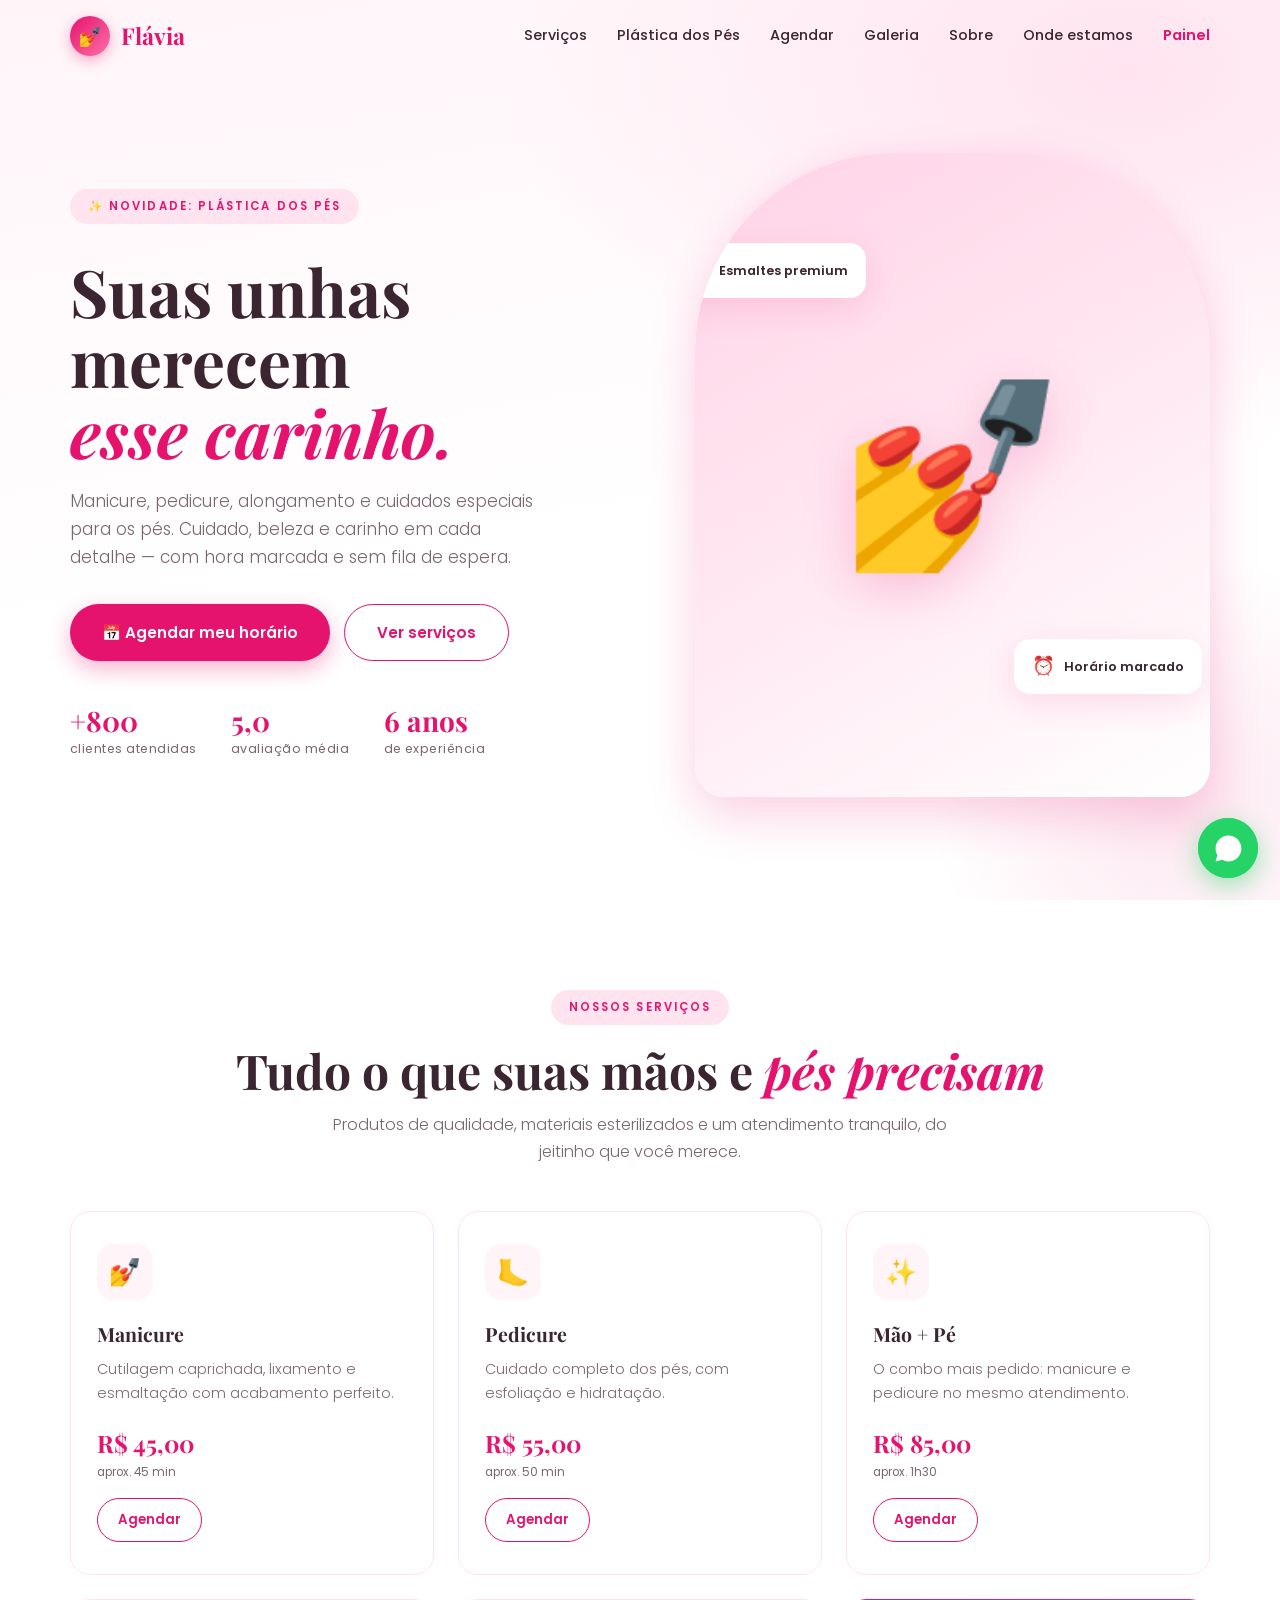
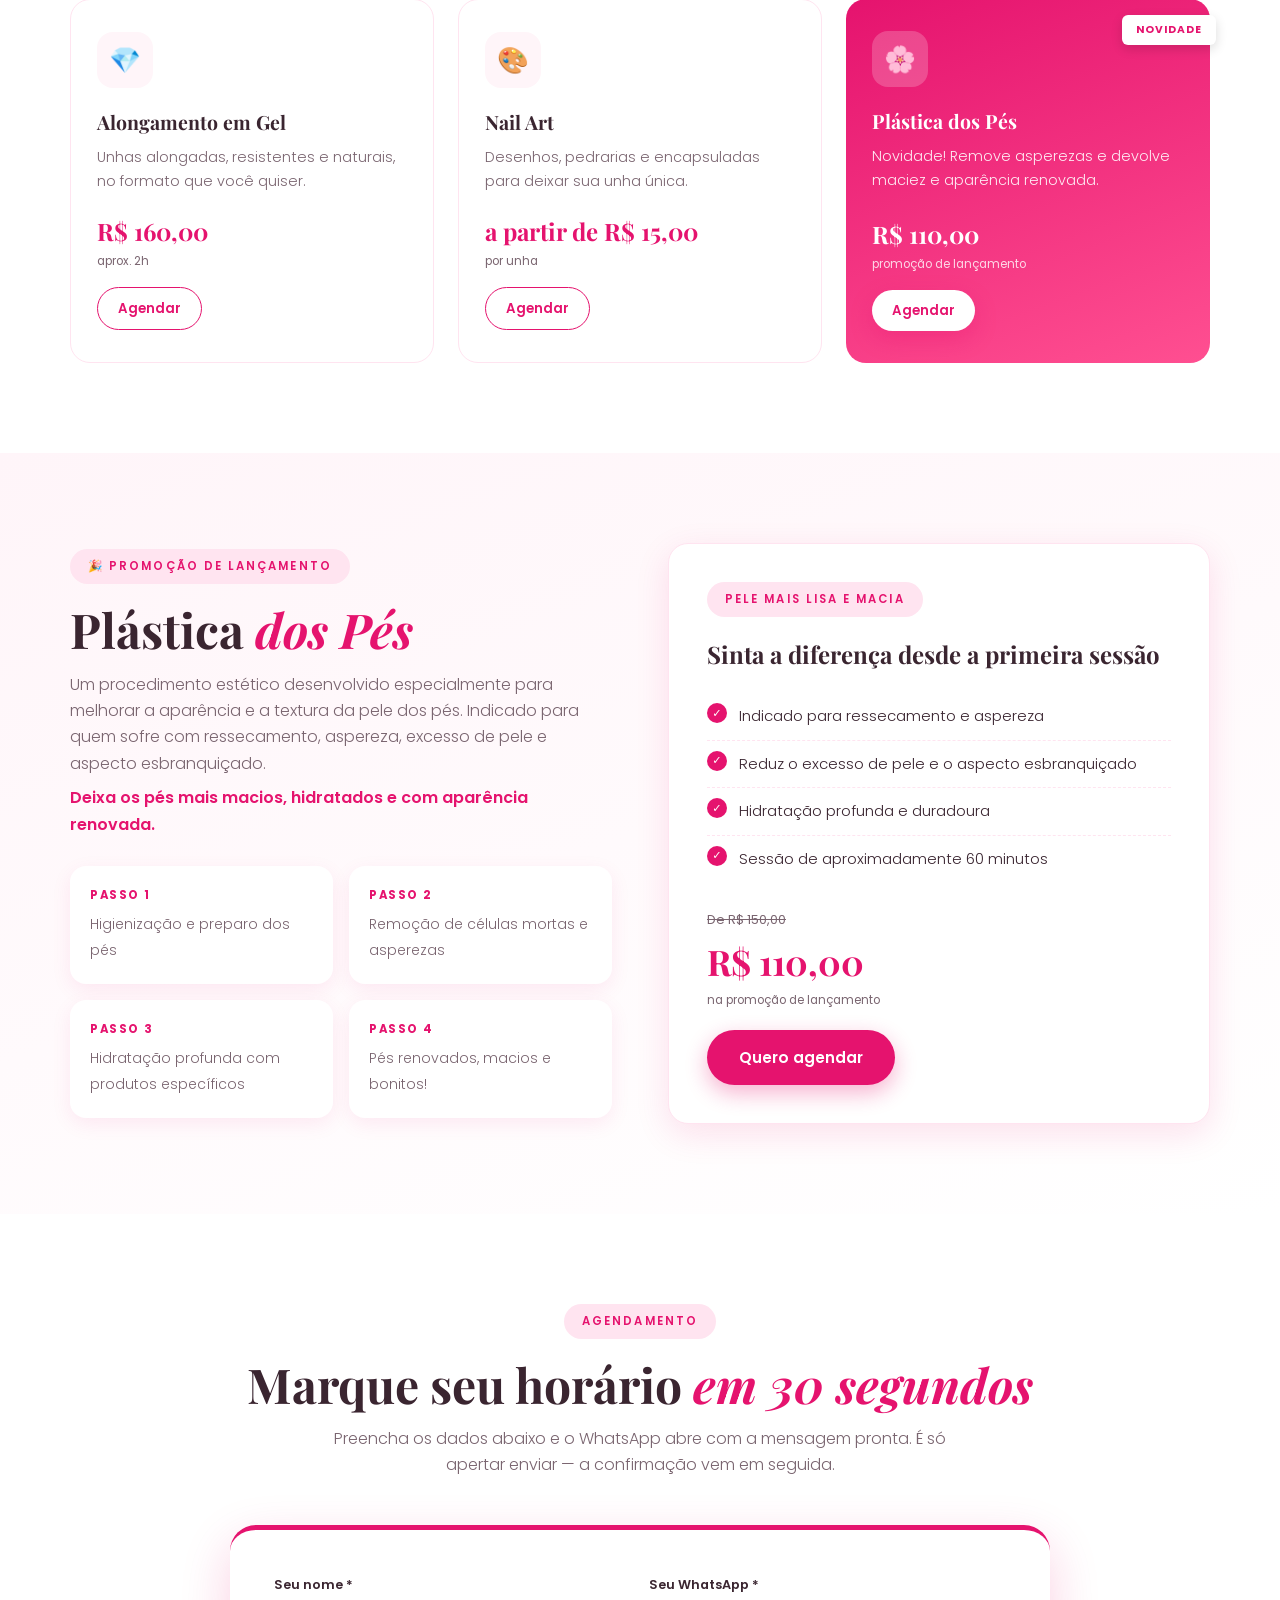
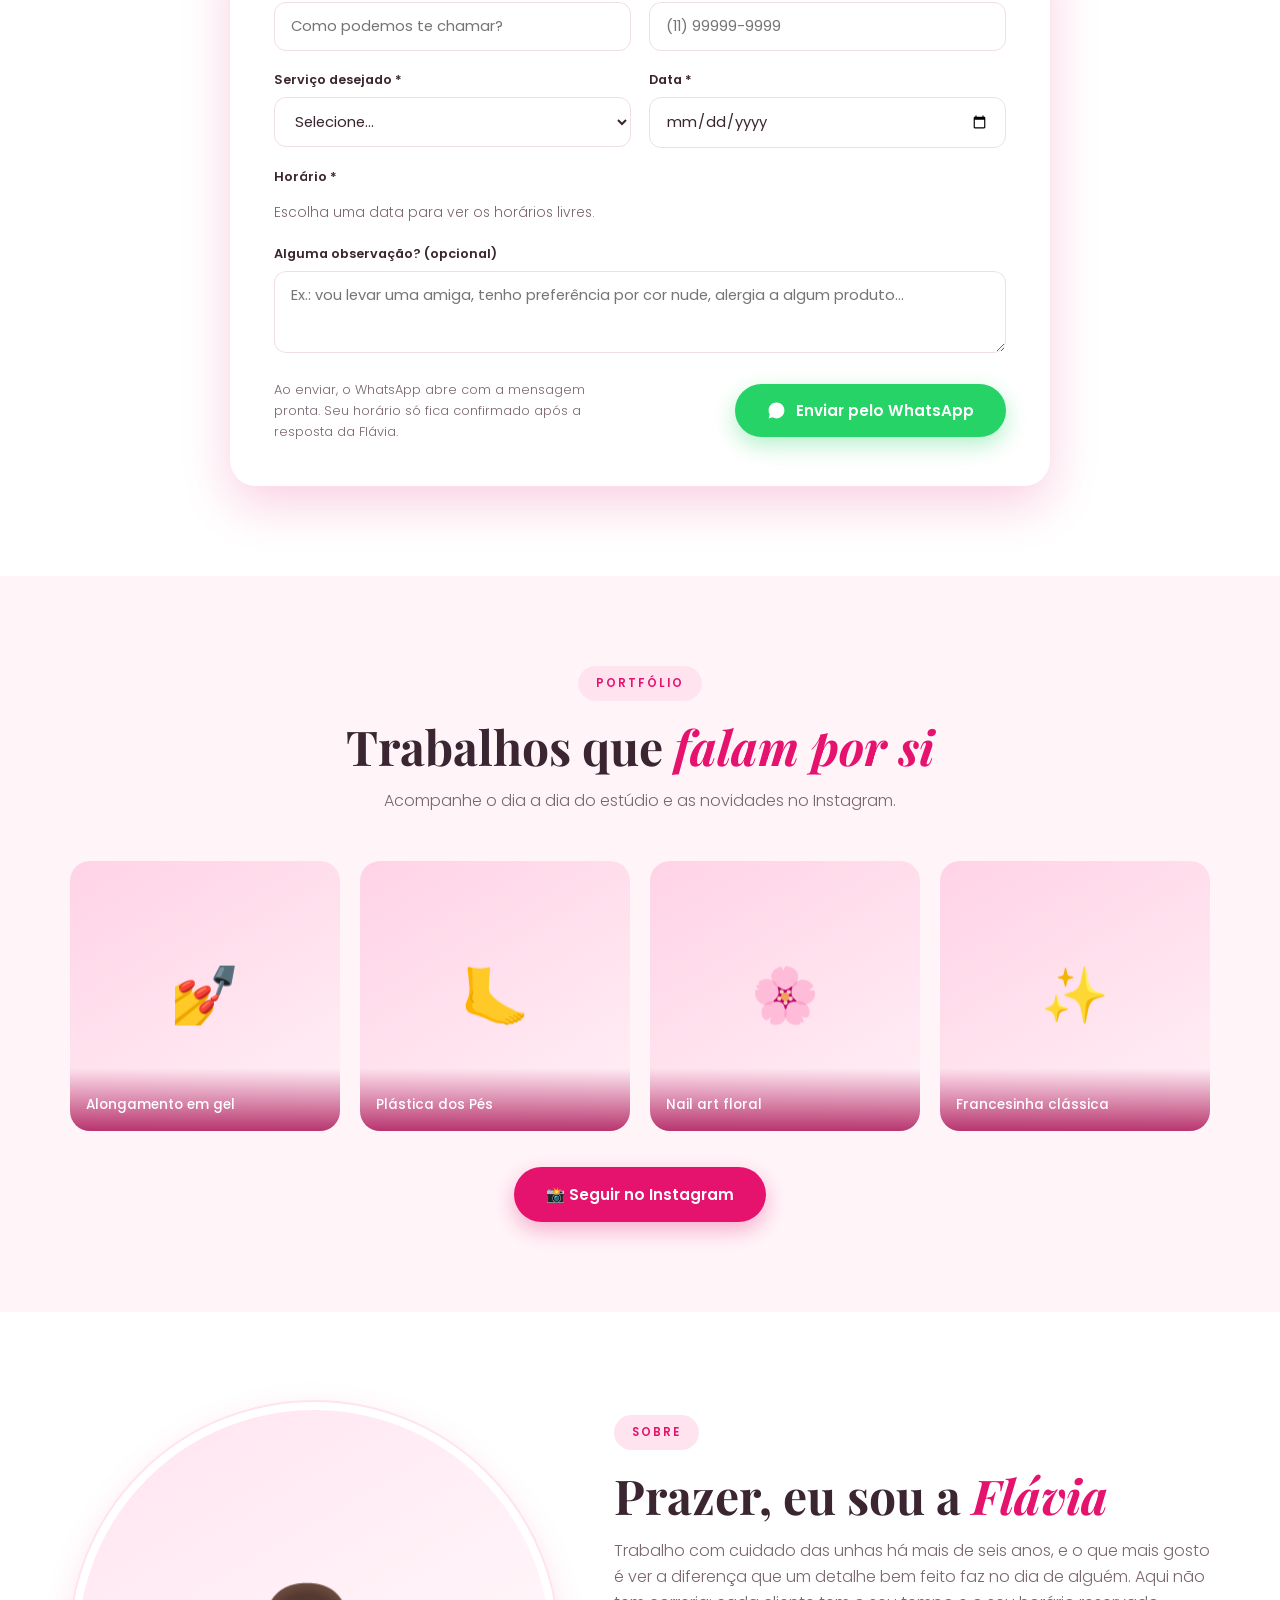
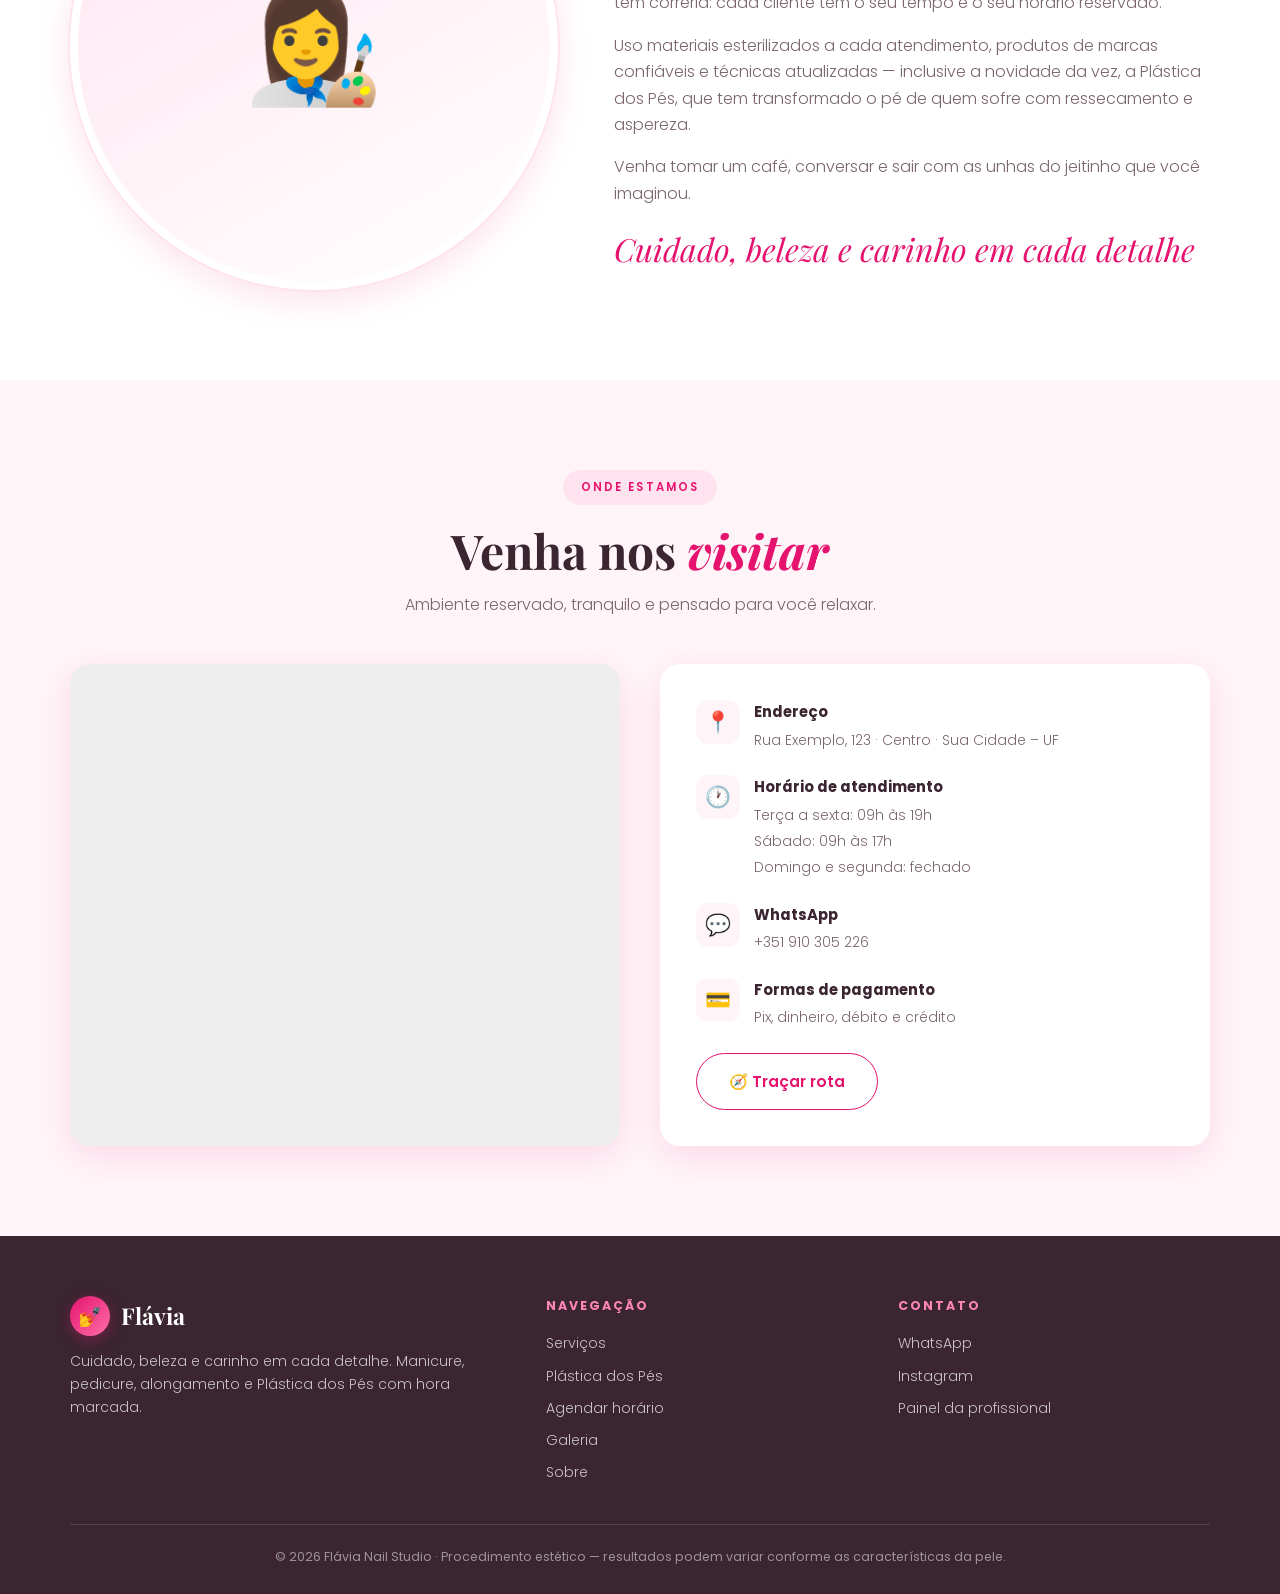
==== index.html @ 30d9bc25 "Add files via upload" ====
<!DOCTYPE html>
<html lang="pt-BR">
<head>
<meta charset="UTF-8">
<meta name="viewport" content="width=device-width, initial-scale=1.0">
<title>Flávia Nail Studio · Cuidado, beleza e carinho em cada detalhe</title>
<meta name="description" content="Manicure, pedicure, alongamento e Plástica dos Pés. Agende seu horário pelo WhatsApp.">
<link rel="preconnect" href="https://fonts.googleapis.com">
<link rel="preconnect" href="https://fonts.gstatic.com" crossorigin>
<link href="https://fonts.googleapis.com/css2?family=Playfair+Display:ital,wght@0,500;0,700;1,600&family=Poppins:wght@300;400;500;600;700&display=swap" rel="stylesheet">
<style>
/* ============================================================
   >>> EDITE AQUI AS CORES SE QUISER <<<
   ============================================================ */
:root{
  --rosa:#E5136E;         /* rosa vibrante principal */
  --rosa-escuro:#A80D51;
  --rosa-claro:#FFE4F0;
  --rosa-suave:#FFF5F9;
  --branco:#FFFFFF;
  --texto:#3A2530;
  --texto-suave:#7A6570;
  --verde-zap:#25D366;
  --sombra:0 10px 34px rgba(229,19,110,.12);
  --sombra-forte:0 18px 50px rgba(229,19,110,.20);
  --raio:20px;
}
*{margin:0;padding:0;box-sizing:border-box}
html{scroll-behavior:smooth}
body{font-family:'Poppins',system-ui,sans-serif;color:var(--texto);background:var(--branco);line-height:1.65;overflow-x:hidden}
h1,h2,h3,.serif{font-family:'Playfair Display',Georgia,serif}
a{color:inherit;text-decoration:none}
img{max-width:100%;display:block}
.wrap{width:min(1140px,92vw);margin:0 auto}
section{padding:90px 0}
.center{text-align:center}

/* ---------- Títulos de seção ---------- */
.tag{display:inline-block;background:var(--rosa-claro);color:var(--rosa);font-size:.72rem;letter-spacing:.18em;text-transform:uppercase;font-weight:600;padding:8px 18px;border-radius:999px;margin-bottom:18px}
.titulo{font-size:clamp(1.9rem,4.6vw,3rem);line-height:1.15;margin-bottom:14px}
.titulo em{color:var(--rosa);font-style:italic}
.sub{color:var(--texto-suave);max-width:620px;margin:0 auto 46px;font-weight:300}

/* ---------- Botões ---------- */
.btn{display:inline-flex;align-items:center;gap:10px;background:var(--rosa);color:#fff;padding:15px 32px;border-radius:999px;font-weight:600;font-size:.95rem;border:none;cursor:pointer;transition:.25s;box-shadow:0 8px 22px rgba(229,19,110,.32);font-family:inherit}
.btn:hover{background:var(--rosa-escuro);transform:translateY(-2px);box-shadow:0 12px 28px rgba(229,19,110,.4)}
.btn.zap{background:var(--verde-zap);box-shadow:0 8px 22px rgba(37,211,102,.35)}
.btn.zap:hover{background:#1da851}
.btn.linha{background:transparent;color:var(--rosa);border:1.6px solid var(--rosa);box-shadow:none}
.btn.linha:hover{background:var(--rosa);color:#fff}
.btn.pequeno{padding:10px 20px;font-size:.83rem}

/* ---------- Cabeçalho ---------- */
header{position:fixed;top:0;left:0;right:0;z-index:900;padding:16px 0;transition:.3s;background:transparent}
header.solido{background:rgba(255,255,255,.96);backdrop-filter:blur(12px);box-shadow:0 2px 20px rgba(0,0,0,.06);padding:10px 0}
.nav{display:flex;align-items:center;justify-content:space-between}
.logo{display:flex;align-items:center;gap:11px;font-family:'Playfair Display',serif;font-size:1.45rem;font-weight:700;color:var(--rosa)}
.logo span{width:40px;height:40px;border-radius:50%;background:linear-gradient(135deg,var(--rosa),#FF6FA8);display:grid;place-items:center;color:#fff;font-size:1.1rem;box-shadow:0 4px 14px rgba(229,19,110,.35)}
.menu{display:flex;gap:30px;align-items:center}
.menu a{font-size:.9rem;font-weight:500;position:relative;padding:4px 0}
.menu a::after{content:'';position:absolute;left:0;bottom:0;width:0;height:2px;background:var(--rosa);transition:.25s}
.menu a:hover::after{width:100%}
.abrir-menu{display:none;background:none;border:none;font-size:1.7rem;color:var(--rosa);cursor:pointer;line-height:1}

/* ---------- Hero ---------- */
.hero{min-height:100vh;display:flex;align-items:center;padding:120px 0 70px;background:
  radial-gradient(1000px 620px at 88% 8%,var(--rosa-claro) 0%,transparent 62%),
  linear-gradient(170deg,var(--rosa-suave) 0%,#fff 58%);position:relative;overflow:hidden}
.hero::after{content:'';position:absolute;right:-160px;bottom:-160px;width:520px;height:520px;border-radius:50%;background:radial-gradient(circle,rgba(229,19,110,.10),transparent 68%)}
.hero-grid{display:grid;grid-template-columns:1.05fr .95fr;gap:56px;align-items:center;position:relative;z-index:2}
.hero h1{font-size:clamp(2.4rem,6vw,4.1rem);line-height:1.08;margin:14px 0 20px}
.hero h1 em{color:var(--rosa);font-style:italic;display:block}
.hero p.lead{font-size:1.06rem;color:var(--texto-suave);font-weight:300;max-width:480px;margin-bottom:32px}
.hero-btns{display:flex;gap:14px;flex-wrap:wrap}
.selos{display:flex;gap:34px;margin-top:46px;flex-wrap:wrap}
.selo b{display:block;font-family:'Playfair Display',serif;font-size:1.75rem;color:var(--rosa);line-height:1}
.selo small{font-size:.78rem;color:var(--texto-suave);letter-spacing:.04em}
.hero-art{position:relative;aspect-ratio:4/5;border-radius:200px 200px 30px 30px;background:linear-gradient(150deg,#FFD3E6,#FFEAF3 55%,#fff);box-shadow:var(--sombra-forte);display:grid;place-items:center;overflow:hidden}
.hero-art .mao{font-size:clamp(6rem,15vw,11rem);filter:drop-shadow(0 14px 26px rgba(229,19,110,.22))}
.flutua{position:absolute;background:#fff;border-radius:16px;padding:12px 18px;box-shadow:var(--sombra);font-size:.8rem;font-weight:600;display:flex;align-items:center;gap:9px}
.flutua i{font-style:normal;font-size:1.15rem}
.f1{top:14%;left:-26px;animation:sobe 4.5s ease-in-out infinite}
.f2{bottom:16%;right:8px;animation:sobe 4.5s ease-in-out infinite .9s}
@keyframes sobe{0%,100%{transform:translateY(0)}50%{transform:translateY(-14px)}}

/* ---------- Serviços ---------- */
#servicos{background:var(--branco)}
.cards{display:grid;grid-template-columns:repeat(auto-fit,minmax(268px,1fr));gap:24px}
.card{background:#fff;border:1.5px solid var(--rosa-claro);border-radius:var(--raio);padding:32px 26px;transition:.28s;position:relative;display:flex;flex-direction:column}
.card:hover{transform:translateY(-7px);box-shadow:var(--sombra);border-color:rgba(229,19,110,.35)}
.card .ico{width:56px;height:56px;border-radius:16px;background:var(--rosa-suave);display:grid;place-items:center;font-size:1.6rem;margin-bottom:18px}
.card h3{font-size:1.22rem;margin-bottom:8px}
.card p{font-size:.9rem;color:var(--texto-suave);font-weight:300;margin-bottom:18px;flex:1}
.preco{font-family:'Playfair Display',serif;font-size:1.5rem;color:var(--rosa);font-weight:700}
.preco small{font-size:.72rem;color:var(--texto-suave);font-family:'Poppins';font-weight:400;display:block}
.card.destaque{background:linear-gradient(160deg,var(--rosa),#FF4F91);border:none;color:#fff}
.card.destaque .ico{background:rgba(255,255,255,.2)}
.card.destaque p{color:rgba(255,255,255,.9)}
.card.destaque .preco{color:#fff}
.card.destaque .preco small{color:rgba(255,255,255,.8)}
.fita{position:absolute;top:16px;right:-6px;background:#fff;color:var(--rosa);font-size:.66rem;font-weight:700;letter-spacing:.1em;padding:6px 14px;border-radius:6px;text-transform:uppercase;box-shadow:0 4px 12px rgba(0,0,0,.14)}

/* ---------- Destaque Plástica dos Pés ---------- */
#plastica{background:linear-gradient(160deg,var(--rosa-suave),#fff)}
.plastica-grid{display:grid;grid-template-columns:1fr 1fr;gap:56px;align-items:center}
.passos{display:grid;grid-template-columns:repeat(2,1fr);gap:16px;margin-top:28px}
.passo{background:#fff;border-radius:16px;padding:20px;box-shadow:0 6px 20px rgba(229,19,110,.08)}
.passo b{display:block;color:var(--rosa);font-size:.72rem;letter-spacing:.14em;margin-bottom:6px}
.passo span{font-size:.88rem;font-weight:300;color:var(--texto-suave)}
.caixa-pes{background:#fff;border-radius:var(--raio);padding:38px;box-shadow:var(--sombra);border:1.5px solid var(--rosa-claro)}
.caixa-pes ul{list-style:none;margin-top:18px}
.caixa-pes li{padding:11px 0 11px 32px;position:relative;font-size:.93rem;font-weight:300;border-bottom:1px dashed var(--rosa-claro)}
.caixa-pes li:last-child{border:none}
.caixa-pes li::before{content:'✓';position:absolute;left:0;top:10px;width:20px;height:20px;background:var(--rosa);color:#fff;border-radius:50%;display:grid;place-items:center;font-size:.7rem;font-weight:700}

/* ---------- Agendamento ---------- */
#agendar{background:var(--branco)}
.form-box{background:#fff;border-radius:26px;box-shadow:var(--sombra-forte);padding:44px;max-width:820px;margin:0 auto;border-top:5px solid var(--rosa)}
.linha-campos{display:grid;grid-template-columns:1fr 1fr;gap:18px;margin-bottom:18px}
.campo{display:flex;flex-direction:column;gap:7px}
.campo label{font-size:.8rem;font-weight:600;color:var(--texto)}
.campo input,.campo select,.campo textarea{padding:13px 16px;border:1.5px solid #F0DDE6;border-radius:12px;font-family:inherit;font-size:.92rem;background:#fff;color:var(--texto);transition:.2s}
.campo input:focus,.campo select:focus,.campo textarea:focus{outline:none;border-color:var(--rosa);box-shadow:0 0 0 4px rgba(229,19,110,.10)}
.campo textarea{resize:vertical;min-height:82px}
.horarios{display:grid;grid-template-columns:repeat(auto-fill,minmax(84px,1fr));gap:10px;margin-top:8px}
.hora{padding:11px 6px;border:1.5px solid #F0DDE6;border-radius:11px;text-align:center;font-size:.86rem;font-weight:500;cursor:pointer;transition:.18s;background:#fff}
.hora:hover:not(.ocupada){border-color:var(--rosa);color:var(--rosa)}
.hora.ativa{background:var(--rosa);color:#fff;border-color:var(--rosa)}
.hora.ocupada{background:#F6F1F3;color:#C3B4BB;cursor:not-allowed;text-decoration:line-through}
.aviso{margin-top:22px;padding:15px 18px;border-radius:13px;font-size:.87rem;display:none}
.aviso.ok{background:#E9F9EF;color:#1B7A42;display:block}
.aviso.erro{background:#FDEBEF;color:#B4123C;display:block}
.rodape-form{display:flex;gap:14px;align-items:center;justify-content:space-between;margin-top:26px;flex-wrap:wrap}
.rodape-form small{color:var(--texto-suave);font-size:.8rem;max-width:330px;font-weight:300}

/* ---------- Galeria ---------- */
#galeria{background:var(--rosa-suave)}
.galeria-grid{display:grid;grid-template-columns:repeat(auto-fit,minmax(230px,1fr));gap:20px}
.foto{aspect-ratio:1;border-radius:var(--raio);background:linear-gradient(150deg,#FFD3E6,#FFF0F6);display:grid;place-items:center;font-size:3.4rem;position:relative;overflow:hidden;transition:.3s;cursor:default}
.foto:hover{transform:scale(1.03);box-shadow:var(--sombra)}
.foto b{position:absolute;bottom:0;left:0;right:0;background:linear-gradient(transparent,rgba(168,13,81,.82));color:#fff;font-size:.85rem;padding:26px 16px 14px;font-weight:500}

/* ---------- Sobre ---------- */
#sobre{background:#fff}
.sobre-grid{display:grid;grid-template-columns:.9fr 1.1fr;gap:56px;align-items:center}
.retrato{aspect-ratio:1;border-radius:50%;background:linear-gradient(150deg,var(--rosa-claro),#fff);display:grid;place-items:center;font-size:7rem;box-shadow:var(--sombra);border:8px solid #fff;outline:2px solid var(--rosa-claro)}
.sobre-grid p{color:var(--texto-suave);font-weight:300;margin-bottom:16px}
.assinatura{font-family:'Playfair Display',serif;font-style:italic;font-size:2rem;color:var(--rosa);margin-top:10px}

/* ---------- Localização ---------- */
#local{background:var(--rosa-suave)}
.local-grid{display:grid;grid-template-columns:1fr 1fr;gap:40px;align-items:stretch}
.mapa{border-radius:var(--raio);overflow:hidden;box-shadow:var(--sombra);min-height:340px;background:#eee}
.mapa iframe{width:100%;height:100%;min-height:340px;border:0;display:block}
.info-local{background:#fff;border-radius:var(--raio);padding:36px;box-shadow:var(--sombra);display:flex;flex-direction:column;justify-content:center;gap:22px}
.item-local{display:flex;gap:14px;align-items:flex-start}
.item-local i{font-style:normal;font-size:1.3rem;background:var(--rosa-suave);width:44px;height:44px;border-radius:12px;display:grid;place-items:center;flex-shrink:0}
.item-local b{display:block;font-size:.93rem;margin-bottom:2px}
.item-local span{font-size:.87rem;color:var(--texto-suave);font-weight:300}

/* ---------- Rodapé ---------- */
footer{background:var(--texto);color:#fff;padding:60px 0 26px}
.foot-grid{display:grid;grid-template-columns:1.4fr 1fr 1fr;gap:40px;margin-bottom:40px}
footer h4{font-size:.78rem;letter-spacing:.16em;text-transform:uppercase;color:#FF87B8;margin-bottom:16px}
footer p,footer a{color:rgba(255,255,255,.72);font-size:.88rem;font-weight:300}
footer a:hover{color:#fff}
.foot-links{display:flex;flex-direction:column;gap:9px}
.copy{border-top:1px solid rgba(255,255,255,.12);padding-top:22px;text-align:center;font-size:.78rem;color:rgba(255,255,255,.5)}
.copy a{color:#FF87B8}

/* ---------- Botão flutuante ---------- */
.zap-flut{position:fixed;right:22px;bottom:22px;z-index:950;width:60px;height:60px;border-radius:50%;background:var(--verde-zap);display:grid;place-items:center;box-shadow:0 8px 26px rgba(37,211,102,.45);transition:.25s;color:#fff}
.zap-flut:hover{transform:scale(1.09)}
.zap-flut svg{width:31px;height:31px;fill:#fff}
.zap-flut::before{content:'';position:absolute;inset:0;border-radius:50%;background:var(--verde-zap);animation:pulso 2.2s infinite;z-index:-1}
@keyframes pulso{0%{transform:scale(1);opacity:.65}100%{transform:scale(1.75);opacity:0}}

/* ---------- Painel ---------- */
.modal{position:fixed;inset:0;background:rgba(58,37,48,.72);backdrop-filter:blur(5px);z-index:1000;display:none;align-items:center;justify-content:center;padding:20px}
.modal.aberto{display:flex}
.modal-box{background:#fff;border-radius:22px;width:min(760px,96vw);max-height:88vh;overflow-y:auto;padding:34px}
.modal-topo{display:flex;justify-content:space-between;align-items:center;margin-bottom:22px}
.fechar{background:none;border:none;font-size:1.7rem;cursor:pointer;color:var(--texto-suave);line-height:1}
.tabela{width:100%;border-collapse:collapse;font-size:.85rem;margin-top:8px}
.tabela th{text-align:left;padding:11px 8px;border-bottom:2px solid var(--rosa-claro);font-size:.72rem;letter-spacing:.08em;text-transform:uppercase;color:var(--texto-suave)}
.tabela td{padding:12px 8px;border-bottom:1px solid #F6EEF2}
.vazio{text-align:center;color:var(--texto-suave);padding:34px;font-weight:300;font-size:.9rem}
.mini{background:var(--rosa-suave);border:none;color:var(--rosa);padding:6px 12px;border-radius:8px;font-size:.76rem;cursor:pointer;font-family:inherit;font-weight:600}
.mini:hover{background:var(--rosa);color:#fff}
.abas{display:flex;gap:8px;margin-bottom:20px;border-bottom:1.5px solid var(--rosa-claro)}
.aba{background:none;border:none;padding:10px 18px;font-family:inherit;font-size:.87rem;font-weight:600;color:var(--texto-suave);cursor:pointer;border-bottom:2.5px solid transparent;margin-bottom:-1.5px}
.aba.ativa{color:var(--rosa);border-color:var(--rosa)}
.painel-aba{display:none}
.painel-aba.ativa{display:block}

/* ---------- Responsivo ---------- */
@media(max-width:900px){
  .menu{position:fixed;top:0;right:-100%;width:76%;max-width:320px;height:100vh;background:#fff;flex-direction:column;justify-content:center;gap:26px;transition:.35s;box-shadow:-8px 0 40px rgba(0,0,0,.14)}
  .menu.aberto{right:0}
  .abrir-menu{display:block;z-index:1001;position:relative}
  .hero-grid,.plastica-grid,.sobre-grid,.local-grid,.foot-grid{grid-template-columns:1fr}
  .hero-art{max-width:340px;margin:0 auto;order:-1}
  .flutua{display:none}
  .linha-campos{grid-template-columns:1fr}
  .form-box{padding:28px 22px}
  section{padding:64px 0}
  .retrato{max-width:260px;margin:0 auto}
  .passos{grid-template-columns:1fr}
}
</style>
</head>
<body>

<!-- ══════════ CABEÇALHO ══════════ -->
<header id="topo">
  <div class="wrap nav">
    <a href="#" class="logo"><span>💅</span> Flávia</a>
    <nav class="menu" id="menu">
      <a href="#servicos">Serviços</a>
      <a href="#plastica">Plástica dos Pés</a>
      <a href="#agendar">Agendar</a>
      <a href="#galeria">Galeria</a>
      <a href="#sobre">Sobre</a>
      <a href="#local">Onde estamos</a>
      <a href="#" onclick="abrirPainel(event)" style="color:var(--rosa);font-weight:600">Painel</a>
    </nav>
    <button class="abrir-menu" onclick="alternarMenu()" aria-label="Menu">☰</button>
  </div>
</header>

<!-- ══════════ HERO ══════════ -->
<section class="hero">
  <div class="wrap hero-grid">
    <div>
      <span class="tag">✨ Novidade: Plástica dos Pés</span>
      <h1>Suas unhas merecem <em>esse carinho.</em></h1>
      <p class="lead">Manicure, pedicure, alongamento e cuidados especiais para os pés. Cuidado, beleza e carinho em cada detalhe — com hora marcada e sem fila de espera.</p>
      <div class="hero-btns">
        <a href="#agendar" class="btn">📅 Agendar meu horário</a>
        <a href="#servicos" class="btn linha">Ver serviços</a>
      </div>
      <div class="selos">
        <div class="selo"><b>+800</b><small>clientes atendidas</small></div>
        <div class="selo"><b>5,0</b><small>avaliação média</small></div>
        <div class="selo"><b>6 anos</b><small>de experiência</small></div>
      </div>
    </div>
    <div class="hero-art">
      <div class="mao">💅</div>
      <div class="flutua f1"><i>🌸</i> Esmaltes premium</div>
      <div class="flutua f2"><i>⏰</i> Horário marcado</div>
    </div>
  </div>
</section>

<!-- ══════════ SERVIÇOS ══════════ -->
<section id="servicos">
  <div class="wrap">
    <div class="center">
      <span class="tag">Nossos serviços</span>
      <h2 class="titulo">Tudo o que suas mãos e <em>pés precisam</em></h2>
      <p class="sub">Produtos de qualidade, materiais esterilizados e um atendimento tranquilo, do jeitinho que você merece.</p>
    </div>
    <div class="cards" id="listaServicos"></div>
  </div>
</section>

<!-- ══════════ PLÁSTICA DOS PÉS ══════════ -->
<section id="plastica">
  <div class="wrap">
    <div class="plastica-grid">
      <div>
        <span class="tag">🎉 Promoção de lançamento</span>
        <h2 class="titulo">Plástica <em>dos Pés</em></h2>
        <p style="color:var(--texto-suave);font-weight:300;margin-bottom:8px">Um procedimento estético desenvolvido especialmente para melhorar a aparência e a textura da pele dos pés. Indicado para quem sofre com ressecamento, aspereza, excesso de pele e aspecto esbranquiçado.</p>
        <p style="color:var(--rosa);font-weight:600">Deixa os pés mais macios, hidratados e com aparência renovada.</p>
        <div class="passos">
          <div class="passo"><b>PASSO 1</b><span>Higienização e preparo dos pés</span></div>
          <div class="passo"><b>PASSO 2</b><span>Remoção de células mortas e asperezas</span></div>
          <div class="passo"><b>PASSO 3</b><span>Hidratação profunda com produtos específicos</span></div>
          <div class="passo"><b>PASSO 4</b><span>Pés renovados, macios e bonitos!</span></div>
        </div>
      </div>
      <div class="caixa-pes">
        <span class="tag">Pele mais lisa e macia</span>
        <h3 style="font-size:1.5rem;margin-bottom:6px">Sinta a diferença desde a primeira sessão</h3>
        <ul>
          <li>Indicado para ressecamento e aspereza</li>
          <li>Reduz o excesso de pele e o aspecto esbranquiçado</li>
          <li>Hidratação profunda e duradoura</li>
          <li>Sessão de aproximadamente 60 minutos</li>
        </ul>
        <div style="margin:24px 0 20px">
          <span style="font-size:.8rem;color:var(--texto-suave);text-decoration:line-through">De R$ 150,00</span>
          <div class="preco" style="font-size:2.2rem">R$ 110,00 <small>na promoção de lançamento</small></div>
        </div>
        <a href="#agendar" class="btn" onclick="preSelecionar('Plástica dos Pés')">Quero agendar</a>
      </div>
    </div>
  </div>
</section>

<!-- ══════════ AGENDAMENTO ══════════ -->
<section id="agendar">
  <div class="wrap">
    <div class="center">
      <span class="tag">Agendamento</span>
      <h2 class="titulo">Marque seu horário <em>em 30 segundos</em></h2>
      <p class="sub">Preencha os dados abaixo e o WhatsApp abre com a mensagem pronta. É só apertar enviar — a confirmação vem em seguida.</p>
    </div>

    <form class="form-box" id="formAgenda" onsubmit="enviarAgendamento(event)">
      <div class="linha-campos">
        <div class="campo">
          <label for="nome">Seu nome *</label>
          <input type="text" id="nome" placeholder="Como podemos te chamar?" required>
        </div>
        <div class="campo">
          <label for="fone">Seu WhatsApp *</label>
          <input type="tel" id="fone" placeholder="(11) 99999-9999" required>
        </div>
      </div>

      <div class="linha-campos">
        <div class="campo">
          <label for="servico">Serviço desejado *</label>
          <select id="servico" required><option value="">Selecione...</option></select>
        </div>
        <div class="campo">
          <label for="data">Data *</label>
          <input type="date" id="data" required onchange="montarHorarios()">
        </div>
      </div>

      <div class="campo">
        <label>Horário *</label>
        <div class="horarios" id="grade">
          <span style="grid-column:1/-1;color:var(--texto-suave);font-size:.86rem;font-weight:300">Escolha uma data para ver os horários livres.</span>
        </div>
      </div>

      <div class="campo" style="margin-top:18px">
        <label for="obs">Alguma observação? (opcional)</label>
        <textarea id="obs" placeholder="Ex.: vou levar uma amiga, tenho preferência por cor nude, alergia a algum produto..."></textarea>
      </div>

      <div class="aviso" id="aviso"></div>

      <div class="rodape-form">
        <small>Ao enviar, o WhatsApp abre com a mensagem pronta. Seu horário só fica confirmado após a resposta da Flávia.</small>
        <button type="submit" class="btn zap">
          <svg viewBox="0 0 24 24" width="19" height="19" fill="currentColor"><path d="M17.47 14.38c-.3-.15-1.75-.86-2.02-.96-.27-.1-.47-.15-.67.15-.2.3-.77.96-.94 1.16-.17.2-.35.22-.64.07-.3-.15-1.25-.46-2.38-1.47-.88-.78-1.47-1.75-1.64-2.05-.17-.3-.02-.46.13-.6.13-.13.3-.35.45-.52.15-.17.2-.3.3-.5.1-.2.05-.37-.02-.52-.08-.15-.67-1.6-.92-2.2-.24-.58-.49-.5-.67-.5h-.57c-.2 0-.52.07-.79.37-.27.3-1.04 1.01-1.04 2.47s1.06 2.86 1.21 3.06c.15.2 2.1 3.2 5.08 4.49.71.3 1.26.49 1.69.63.71.22 1.36.19 1.87.12.57-.09 1.75-.72 2-1.41.25-.69.25-1.28.17-1.41-.07-.13-.27-.2-.57-.35zM12 2C6.48 2 2 6.48 2 12c0 1.85.5 3.58 1.38 5.07L2 22l5.05-1.33A9.94 9.94 0 0012 22c5.52 0 10-4.48 10-10S17.52 2 12 2z"/></svg>
          Enviar pelo WhatsApp
        </button>
      </div>
    </form>
  </div>
</section>

<!-- ══════════ GALERIA ══════════ -->
<section id="galeria">
  <div class="wrap">
    <div class="center">
      <span class="tag">Portfólio</span>
      <h2 class="titulo">Trabalhos que <em>falam por si</em></h2>
      <p class="sub">Acompanhe o dia a dia do estúdio e as novidades no Instagram.</p>
    </div>
    <div class="galeria-grid">
      <div class="foto">💅<b>Alongamento em gel</b></div>
      <div class="foto">🦶<b>Plástica dos Pés</b></div>
      <div class="foto">🌸<b>Nail art floral</b></div>
      <div class="foto">✨<b>Francesinha clássica</b></div>
    </div>
    <div class="center" style="margin-top:36px">
      <a href="https://instagram.com/SEU_INSTAGRAM" target="_blank" rel="noopener" class="btn">📸 Seguir no Instagram</a>
    </div>
  </div>
</section>

<!-- ══════════ SOBRE ══════════ -->
<section id="sobre">
  <div class="wrap sobre-grid">
    <div class="retrato">👩‍🎨</div>
    <div>
      <span class="tag">Sobre</span>
      <h2 class="titulo">Prazer, eu sou a <em>Flávia</em></h2>
      <p>Trabalho com cuidado das unhas há mais de seis anos, e o que mais gosto é ver a diferença que um detalhe bem feito faz no dia de alguém. Aqui não tem correria: cada cliente tem o seu tempo e o seu horário reservado.</p>
      <p>Uso materiais esterilizados a cada atendimento, produtos de marcas confiáveis e técnicas atualizadas — inclusive a novidade da vez, a Plástica dos Pés, que tem transformado o pé de quem sofre com ressecamento e aspereza.</p>
      <p>Venha tomar um café, conversar e sair com as unhas do jeitinho que você imaginou.</p>
      <div class="assinatura">Cuidado, beleza e carinho em cada detalhe</div>
    </div>
  </div>
</section>

<!-- ══════════ LOCALIZAÇÃO ══════════ -->
<section id="local">
  <div class="wrap">
    <div class="center">
      <span class="tag">Onde estamos</span>
      <h2 class="titulo">Venha nos <em>visitar</em></h2>
      <p class="sub">Ambiente reservado, tranquilo e pensado para você relaxar.</p>
    </div>
    <div class="local-grid">
      <div class="mapa">
        <!-- >>> TROQUE O ENDEREÇO NO 'q=' ABAIXO PELO ENDEREÇO REAL <<< -->
        <iframe src="https://www.google.com/maps?q=Avenida+Paulista+1000+São+Paulo&output=embed" loading="lazy" title="Mapa"></iframe>
      </div>
      <div class="info-local">
        <div class="item-local"><i>📍</i><div><b>Endereço</b><span id="txtEndereco">Rua Exemplo, 123 · Centro · Sua Cidade – UF</span></div></div>
        <div class="item-local"><i>🕐</i><div><b>Horário de atendimento</b><span>Terça a sexta: 09h às 19h<br>Sábado: 09h às 17h<br>Domingo e segunda: fechado</span></div></div>
        <div class="item-local"><i>💬</i><div><b>WhatsApp</b><span id="txtFone">—</span></div></div>
        <div class="item-local"><i>💳</i><div><b>Formas de pagamento</b><span>Pix, dinheiro, débito e crédito</span></div></div>
        <a href="#" id="btnRota" target="_blank" rel="noopener" class="btn linha" style="align-self:flex-start">🧭 Traçar rota</a>
      </div>
    </div>
  </div>
</section>

<!-- ══════════ RODAPÉ ══════════ -->
<footer>
  <div class="wrap">
    <div class="foot-grid">
      <div>
        <div class="logo" style="color:#fff;margin-bottom:14px"><span>💅</span> Flávia</div>
        <p>Cuidado, beleza e carinho em cada detalhe. Manicure, pedicure, alongamento e Plástica dos Pés com hora marcada.</p>
      </div>
      <div>
        <h4>Navegação</h4>
        <div class="foot-links">
          <a href="#servicos">Serviços</a>
          <a href="#plastica">Plástica dos Pés</a>
          <a href="#agendar">Agendar horário</a>
          <a href="#galeria">Galeria</a>
          <a href="#sobre">Sobre</a>
        </div>
      </div>
      <div>
        <h4>Contato</h4>
        <div class="foot-links">
          <a href="#" id="footZap">WhatsApp</a>
          <a href="https://instagram.com/SEU_INSTAGRAM" target="_blank" rel="noopener">Instagram</a>
          <a href="#" onclick="abrirPainel(event)">Painel da profissional</a>
        </div>
      </div>
    </div>
    <div class="copy">
      © <span id="ano"></span> Flávia Nail Studio · Procedimento estético — resultados podem variar conforme as características da pele.
    </div>
  </div>
</footer>

<!-- ══════════ BOTÃO FLUTUANTE ══════════ -->
<a href="#" id="zapFlut" class="zap-flut" target="_blank" rel="noopener" aria-label="Falar no WhatsApp">
  <svg viewBox="0 0 24 24"><path d="M17.47 14.38c-.3-.15-1.75-.86-2.02-.96-.27-.1-.47-.15-.67.15-.2.3-.77.96-.94 1.16-.17.2-.35.22-.64.07-.3-.15-1.25-.46-2.38-1.47-.88-.78-1.47-1.75-1.64-2.05-.17-.3-.02-.46.13-.6.13-.13.3-.35.45-.52.15-.17.2-.3.3-.5.1-.2.05-.37-.02-.52-.08-.15-.67-1.6-.92-2.2-.24-.58-.49-.5-.67-.5h-.57c-.2 0-.52.07-.79.37-.27.3-1.04 1.01-1.04 2.47s1.06 2.86 1.21 3.06c.15.2 2.1 3.2 5.08 4.49.71.3 1.26.49 1.69.63.71.22 1.36.19 1.87.12.57-.09 1.75-.72 2-1.41.25-.69.25-1.28.17-1.41-.07-.13-.27-.2-.57-.35zM12 2C6.48 2 2 6.48 2 12c0 1.85.5 3.58 1.38 5.07L2 22l5.05-1.33A9.94 9.94 0 0012 22c5.52 0 10-4.48 10-10S17.52 2 12 2z"/></svg>
</a>

<!-- ══════════ MODAL PAINEL ══════════ -->
<div class="modal" id="modalPainel">
  <div class="modal-box">
    <div class="modal-topo">
      <h3 class="serif" style="font-size:1.5rem">Painel da profissional</h3>
      <button class="fechar" onclick="fecharPainel()">×</button>
    </div>

    <!-- login -->
    <div id="telaLogin">
      <p style="color:var(--texto-suave);font-size:.88rem;font-weight:300;margin-bottom:18px">Área reservada. Informe a senha para ver os agendamentos e bloquear horários.</p>
      <div class="campo">
        <label for="senha">Senha</label>
        <input type="password" id="senha" placeholder="••••••" onkeydown="if(event.key==='Enter')entrar()">
      </div>
      <div class="aviso" id="avisoLogin"></div>
      <button class="btn" style="margin-top:18px" onclick="entrar()">Entrar</button>
    </div>

    <!-- painel -->
    <div id="telaPainel" style="display:none">
      <div class="abas">
        <button class="aba ativa" onclick="trocarAba('ag',this)">Agendamentos</button>
        <button class="aba" onclick="trocarAba('bl',this)">Bloquear horários</button>
      </div>

      <div class="painel-aba ativa" id="aba-ag">
        <table class="tabela"><thead><tr>
          <th>Data</th><th>Hora</th><th>Cliente</th><th>Serviço</th><th></th>
        </tr></thead><tbody id="corpoAgenda"></tbody></table>
        <div style="margin-top:20px;display:flex;gap:10px;flex-wrap:wrap">
          <button class="btn pequeno linha" onclick="exportarCSV()">⬇ Exportar CSV</button>
          <button class="btn pequeno linha" onclick="limparTudo()">🗑 Limpar tudo</button>
        </div>
      </div>

      <div class="painel-aba" id="aba-bl">
        <p style="color:var(--texto-suave);font-size:.88rem;font-weight:300;margin-bottom:16px">Marque um dia e horário que não estará disponível. Ele deixa de aparecer para as clientes.</p>
        <div class="linha-campos">
          <div class="campo"><label>Data</label><input type="date" id="blData"></div>
          <div class="campo"><label>Horário</label><select id="blHora"></select></div>
        </div>
        <button class="btn pequeno" onclick="bloquear()">Bloquear</button>
        <table class="tabela" style="margin-top:22px"><thead><tr><th>Data</th><th>Hora</th><th></th></tr></thead><tbody id="corpoBloqueios"></tbody></table>
      </div>

      <button class="btn pequeno linha" style="margin-top:26px" onclick="sair()">Sair</button>
    </div>
  </div>
</div>

<script>
/* ════════════════════════════════════════════════════════════
   >>>>>>>>>>  CONFIGURAÇÃO — EDITE SÓ ESTE BLOCO  <<<<<<<<<<
   ════════════════════════════════════════════════════════════ */
const CONFIG = {
  // Número do WhatsApp com código do país, SÓ NÚMEROS.
  // Brasil:   55 + DDD + número  →  "5511999999999"
  // Portugal: 351 + número       →  "351910305226"
  whatsapp: "351910305226",

  nomeEstudio: "Flávia Nail Studio",
  endereco: "Rua Exemplo, 123 · Centro · Sua Cidade – UF",
  senhaPainel: "flavia2026",   // troque por uma senha sua

  // Horários oferecidos por dia
  horarios: ["09:00","10:00","11:00","13:00","14:00","15:00","16:00","17:00","18:00"],

  // Dias fechados (0=domingo, 1=segunda ... 6=sábado)
  diasFechados: [0,1],

  // Lista de serviços do site e do formulário
  servicos: [
    {ico:"💅", nome:"Manicure",            desc:"Cutilagem caprichada, lixamento e esmaltação com acabamento perfeito.", preco:"R$ 45,00", obs:"aprox. 45 min"},
    {ico:"🦶", nome:"Pedicure",            desc:"Cuidado completo dos pés, com esfoliação e hidratação.",                preco:"R$ 55,00", obs:"aprox. 50 min"},
    {ico:"✨", nome:"Mão + Pé",            desc:"O combo mais pedido: manicure e pedicure no mesmo atendimento.",       preco:"R$ 85,00", obs:"aprox. 1h30"},
    {ico:"💎", nome:"Alongamento em Gel",  desc:"Unhas alongadas, resistentes e naturais, no formato que você quiser.", preco:"R$ 160,00", obs:"aprox. 2h"},
    {ico:"🎨", nome:"Nail Art",            desc:"Desenhos, pedrarias e encapsuladas para deixar sua unha única.",        preco:"a partir de R$ 15,00", obs:"por unha"},
    {ico:"🌸", nome:"Plástica dos Pés",    desc:"Novidade! Remove asperezas e devolve maciez e aparência renovada.",     preco:"R$ 110,00", obs:"promoção de lançamento", destaque:true}
  ]
};
/* ══════════ FIM DA CONFIGURAÇÃO ══════════ */


/* ---------- utilidades de armazenamento (seguro) ---------- */
const DB = {
  ler(chave){ try{ return JSON.parse(localStorage.getItem(chave)||"[]"); }catch(e){ return []; } },
  gravar(chave,valor){ try{ localStorage.setItem(chave,JSON.stringify(valor)); }catch(e){ /* modo privado */ } }
};
const CHAVE_AG = "flavia_agendamentos";
const CHAVE_BL = "flavia_bloqueios";

/* ---------- montagem inicial ---------- */
document.getElementById("ano").textContent = new Date().getFullYear();
const linkZap = "https://wa.me/" + CONFIG.whatsapp + "?text=" + encodeURIComponent("Olá! Vim pelo site e gostaria de agendar um horário 💅");
document.getElementById("zapFlut").href = linkZap;
document.getElementById("footZap").href = linkZap;
document.getElementById("txtEndereco").textContent = CONFIG.endereco;
document.getElementById("txtFone").textContent = formatarFone(CONFIG.whatsapp);
document.getElementById("btnRota").href = "https://www.google.com/maps/dir/?api=1&destination=" + encodeURIComponent(CONFIG.endereco);

function formatarFone(n){
  if(n.startsWith("55") && n.length>=12) return "+55 (" + n.slice(2,4) + ") " + n.slice(4,-4) + "-" + n.slice(-4);
  if(n.startsWith("351")) return "+351 " + n.slice(3,6) + " " + n.slice(6,9) + " " + n.slice(9);
  return "+" + n;
}

// cards de serviço
document.getElementById("listaServicos").innerHTML = CONFIG.servicos.map(s => `
  <div class="card ${s.destaque?'destaque':''}">
    ${s.destaque?'<span class="fita">Novidade</span>':''}
    <div class="ico">${s.ico}</div>
    <h3>${s.nome}</h3>
    <p>${s.desc}</p>
    <div class="preco">${s.preco}<small>${s.obs}</small></div>
    <a href="#agendar" class="btn pequeno ${s.destaque?'':'linha'}" style="margin-top:16px;align-self:flex-start;${s.destaque?'background:#fff;color:var(--rosa)':''}" onclick="preSelecionar('${s.nome}')">Agendar</a>
  </div>`).join("");

// opções do select
const sel = document.getElementById("servico");
CONFIG.servicos.forEach(s => sel.add(new Option(s.nome + " — " + s.preco, s.nome)));

// select de horários do painel
const selBl = document.getElementById("blHora");
CONFIG.horarios.forEach(h => selBl.add(new Option(h,h)));

// data mínima = hoje
document.getElementById("data").min = new Date().toISOString().split("T")[0];

/* ---------- navegação ---------- */
function alternarMenu(){ document.getElementById("menu").classList.toggle("aberto"); }
document.querySelectorAll("#menu a").forEach(a => a.addEventListener("click",()=>document.getElementById("menu").classList.remove("aberto")));
window.addEventListener("scroll",()=>document.getElementById("topo").classList.toggle("solido",scrollY>60));

function preSelecionar(nome){ document.getElementById("servico").value = nome; }

/* ---------- grade de horários ---------- */
let horaEscolhida = null;
function montarHorarios(){
  const data = document.getElementById("data").value;
  const grade = document.getElementById("grade");
  horaEscolhida = null;
  if(!data){ grade.innerHTML = ""; return; }

  const dia = new Date(data + "T12:00:00").getDay();
  if(CONFIG.diasFechados.includes(dia)){
    grade.innerHTML = '<span style="grid-column:1/-1;color:#B4123C;font-size:.86rem">Não atendemos nesse dia. Escolha outra data 💗</span>';
    return;
  }

  const ocupados = [
    ...DB.ler(CHAVE_AG).filter(a=>a.data===data).map(a=>a.hora),
    ...DB.ler(CHAVE_BL).filter(b=>b.data===data).map(b=>b.hora)
  ];

  grade.innerHTML = CONFIG.horarios.map(h =>
    `<div class="hora ${ocupados.includes(h)?'ocupada':''}" ${ocupados.includes(h)?'':`onclick="escolherHora(this,'${h}')"`}>${h}</div>`
  ).join("");
}
function escolherHora(el,h){
  document.querySelectorAll(".hora").forEach(x=>x.classList.remove("ativa"));
  el.classList.add("ativa");
  horaEscolhida = h;
}

/* ---------- envio ---------- */
function mostrarAviso(texto,tipo){
  const a = document.getElementById("aviso");
  a.textContent = texto;
  a.className = "aviso " + tipo;
  a.scrollIntoView({behavior:"smooth",block:"center"});
}

function enviarAgendamento(e){
  e.preventDefault();
  const nome = document.getElementById("nome").value.trim();
  const fone = document.getElementById("fone").value.trim();
  const servico = document.getElementById("servico").value;
  const data = document.getElementById("data").value;
  const obs = document.getElementById("obs").value.trim();

  if(!horaEscolhida){ mostrarAviso("Escolha um horário disponível para continuar.","erro"); return; }

  const dataBr = data.split("-").reverse().join("/");

  // salva localmente (para o painel e para bloquear o horário)
  const lista = DB.ler(CHAVE_AG);
  lista.push({nome,fone,servico,data,hora:horaEscolhida,obs,criado:new Date().toISOString()});
  DB.gravar(CHAVE_AG,lista);

  const msg =
`Olá! Gostaria de agendar um horário 💅

*Nome:* ${nome}
*WhatsApp:* ${fone}
*Serviço:* ${servico}
*Data:* ${dataBr}
*Horário:* ${horaEscolhida}` + (obs ? `\n*Observação:* ${obs}` : "") + `

Enviado pelo site do ${CONFIG.nomeEstudio}`;

  window.open("https://wa.me/" + CONFIG.whatsapp + "?text=" + encodeURIComponent(msg), "_blank");

  mostrarAviso("Pedido montado! O WhatsApp abriu numa nova aba — é só apertar enviar. 💗","ok");
  document.getElementById("formAgenda").reset();
  montarHorarios();
}

/* ---------- painel ---------- */
function abrirPainel(e){ if(e) e.preventDefault(); document.getElementById("modalPainel").classList.add("aberto"); }
function fecharPainel(){ document.getElementById("modalPainel").classList.remove("aberto"); }
document.getElementById("modalPainel").addEventListener("click",e=>{ if(e.target.id==="modalPainel") fecharPainel(); });

function entrar(){
  const av = document.getElementById("avisoLogin");
  if(document.getElementById("senha").value === CONFIG.senhaPainel){
    document.getElementById("telaLogin").style.display = "none";
    document.getElementById("telaPainel").style.display = "block";
    av.className = "aviso";
    renderPainel();
  } else {
    av.textContent = "Senha incorreta.";
    av.className = "aviso erro";
  }
}
function sair(){
  document.getElementById("telaPainel").style.display = "none";
  document.getElementById("telaLogin").style.display = "block";
  document.getElementById("senha").value = "";
}
function trocarAba(id,btn){
  document.querySelectorAll(".aba").forEach(b=>b.classList.remove("ativa"));
  document.querySelectorAll(".painel-aba").forEach(p=>p.classList.remove("ativa"));
  btn.classList.add("ativa");
  document.getElementById("aba-"+id).classList.add("ativa");
}

function renderPainel(){
  const ags = DB.ler(CHAVE_AG).sort((a,b)=>(a.data+a.hora).localeCompare(b.data+b.hora));
  const corpo = document.getElementById("corpoAgenda");
  corpo.innerHTML = ags.length ? ags.map((a,i)=>`
    <tr>
      <td>${a.data.split("-").reverse().join("/")}</td>
      <td><b>${a.hora}</b></td>
      <td>${a.nome}<br><a href="https://wa.me/${a.fone.replace(/\D/g,"")}" target="_blank" style="color:var(--rosa);font-size:.78rem">${a.fone}</a></td>
      <td>${a.servico}${a.obs?`<br><small style="color:var(--texto-suave)">${a.obs}</small>`:""}</td>
      <td><button class="mini" onclick="excluirAg(${i})">excluir</button></td>
    </tr>`).join("") : `<tr><td colspan="5" class="vazio">Nenhum agendamento registrado ainda.</td></tr>`;

  const bls = DB.ler(CHAVE_BL);
  document.getElementById("corpoBloqueios").innerHTML = bls.length ? bls.map((b,i)=>`
    <tr><td>${b.data.split("-").reverse().join("/")}</td><td><b>${b.hora}</b></td>
    <td><button class="mini" onclick="desbloquear(${i})">liberar</button></td></tr>`).join("")
    : `<tr><td colspan="3" class="vazio">Nenhum horário bloqueado.</td></tr>`;
}

function excluirAg(i){ const l=DB.ler(CHAVE_AG).sort((a,b)=>(a.data+a.hora).localeCompare(b.data+b.hora)); l.splice(i,1); DB.gravar(CHAVE_AG,l); renderPainel(); montarHorarios(); }
function bloquear(){
  const data = document.getElementById("blData").value, hora = document.getElementById("blHora").value;
  if(!data) return;
  const l = DB.ler(CHAVE_BL);
  if(!l.some(b=>b.data===data&&b.hora===hora)) l.push({data,hora});
  DB.gravar(CHAVE_BL,l); renderPainel(); montarHorarios();
}
function desbloquear(i){ const l=DB.ler(CHAVE_BL); l.splice(i,1); DB.gravar(CHAVE_BL,l); renderPainel(); montarHorarios(); }
function limparTudo(){ if(confirm("Apagar todos os agendamentos salvos neste aparelho?")){ DB.gravar(CHAVE_AG,[]); renderPainel(); montarHorarios(); } }

function exportarCSV(){
  const l = DB.ler(CHAVE_AG);
  const csv = "Data;Hora;Cliente;WhatsApp;Servico;Observacao\n" +
    l.map(a=>[a.data,a.hora,a.nome,a.fone,a.servico,(a.obs||"").replace(/;/g,",")].join(";")).join("\n");
  const url = URL.createObjectURL(new Blob(["﻿"+csv],{type:"text/csv;charset=utf-8"}));
  const a = document.createElement("a");
  a.href = url; a.download = "agendamentos.csv"; a.click();
  URL.revokeObjectURL(url);
}
</script>
</body>
</html>
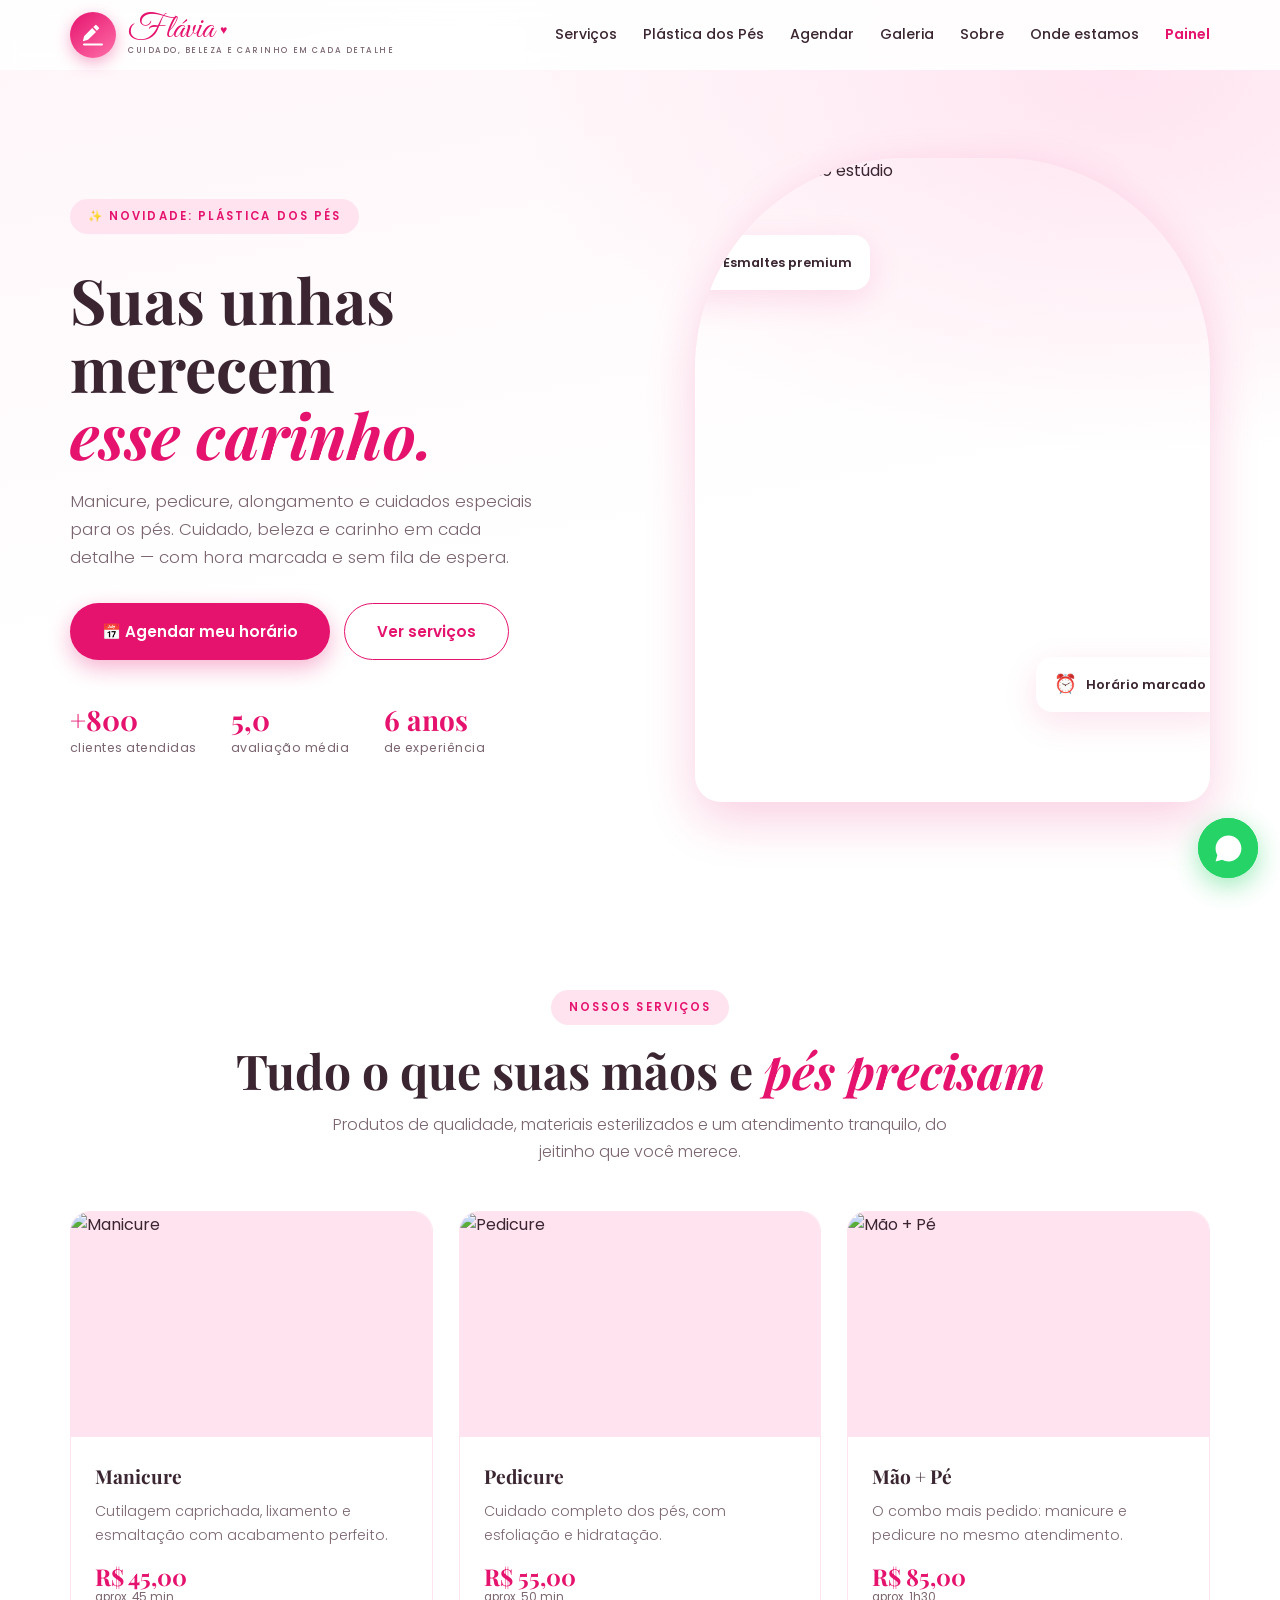
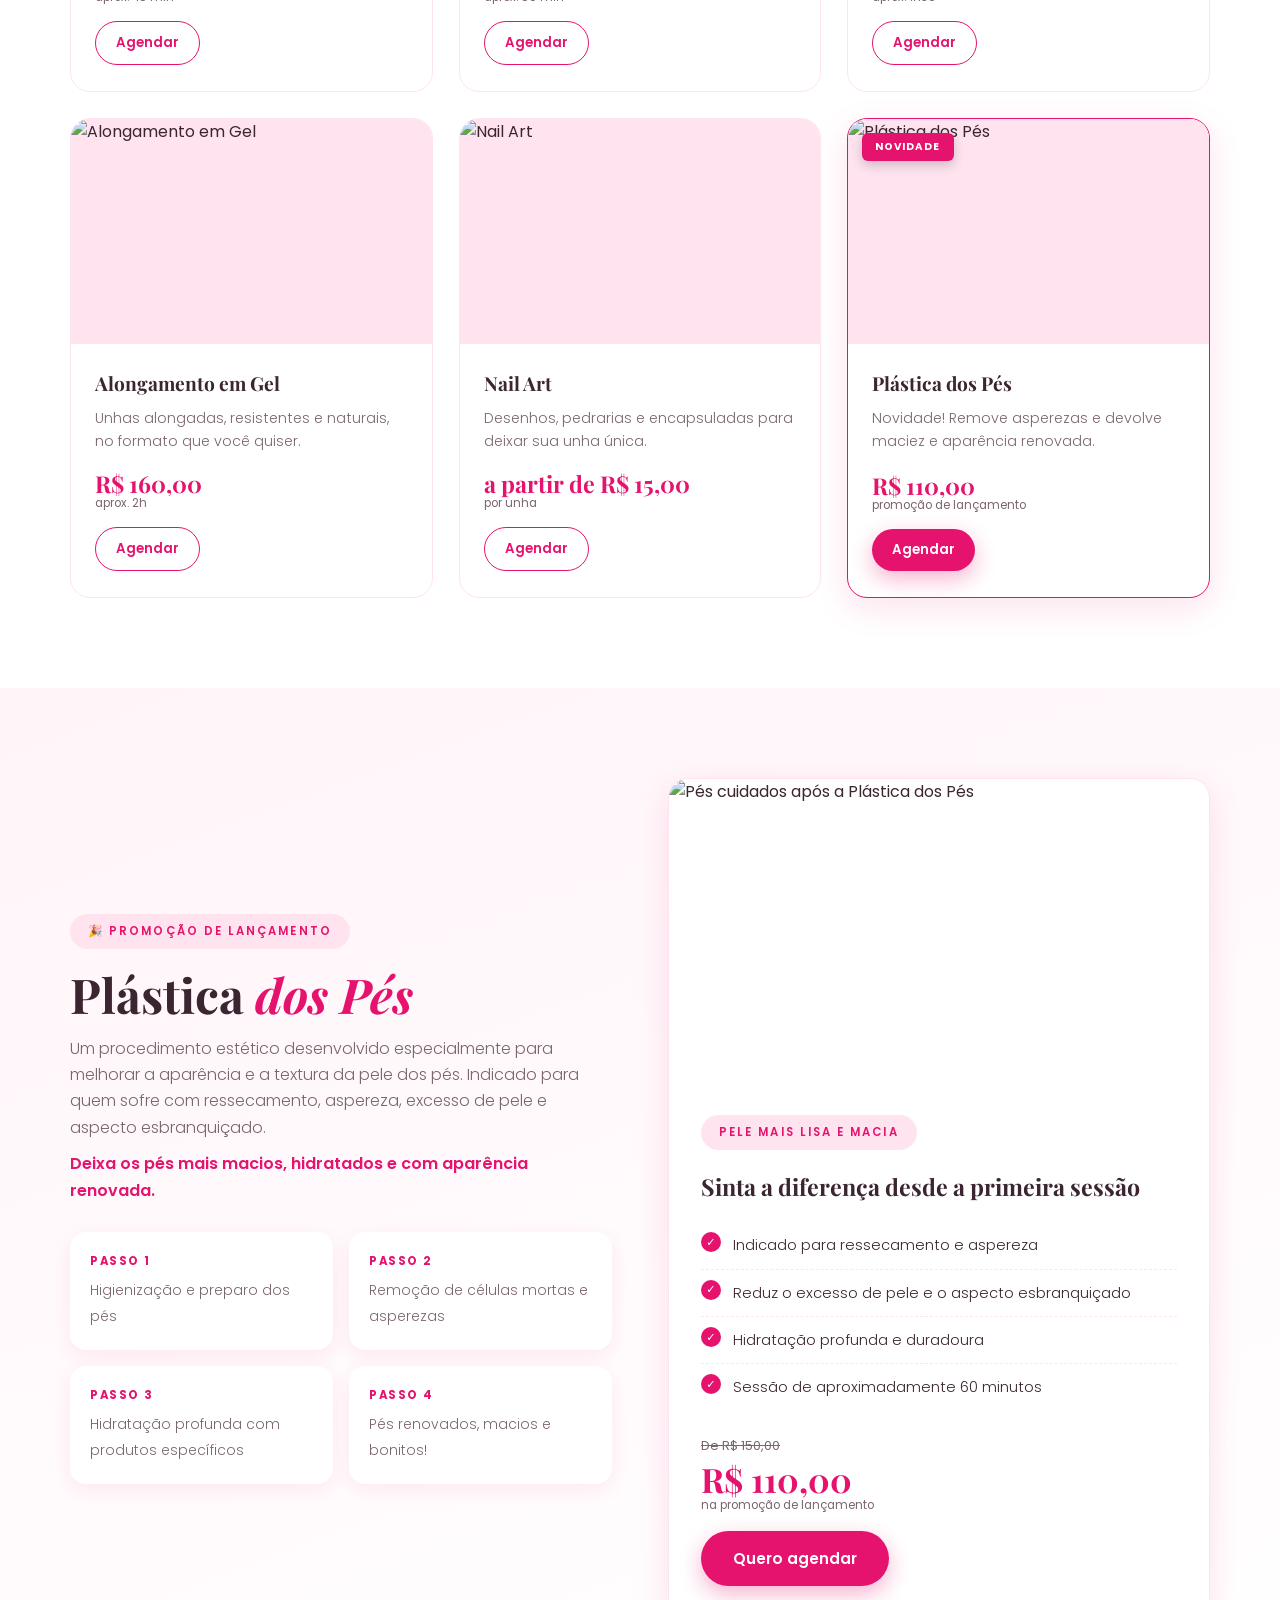
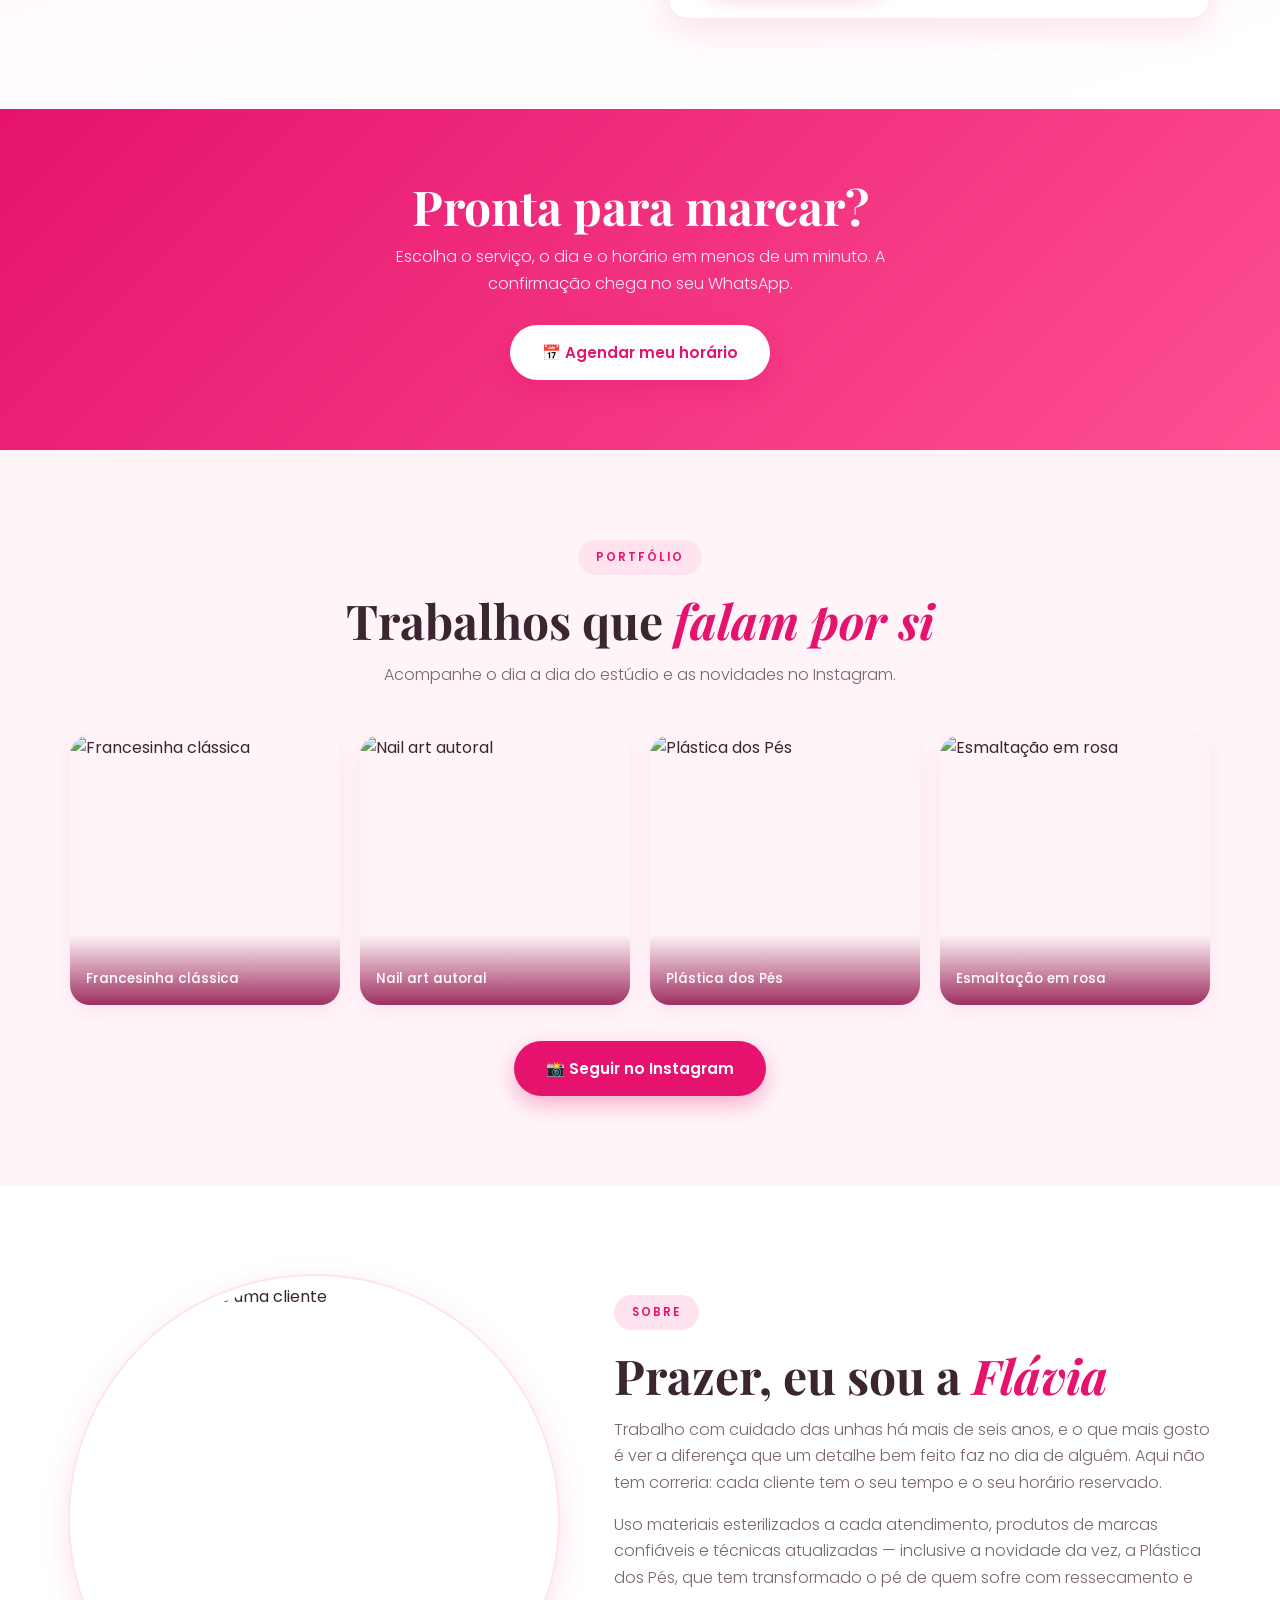
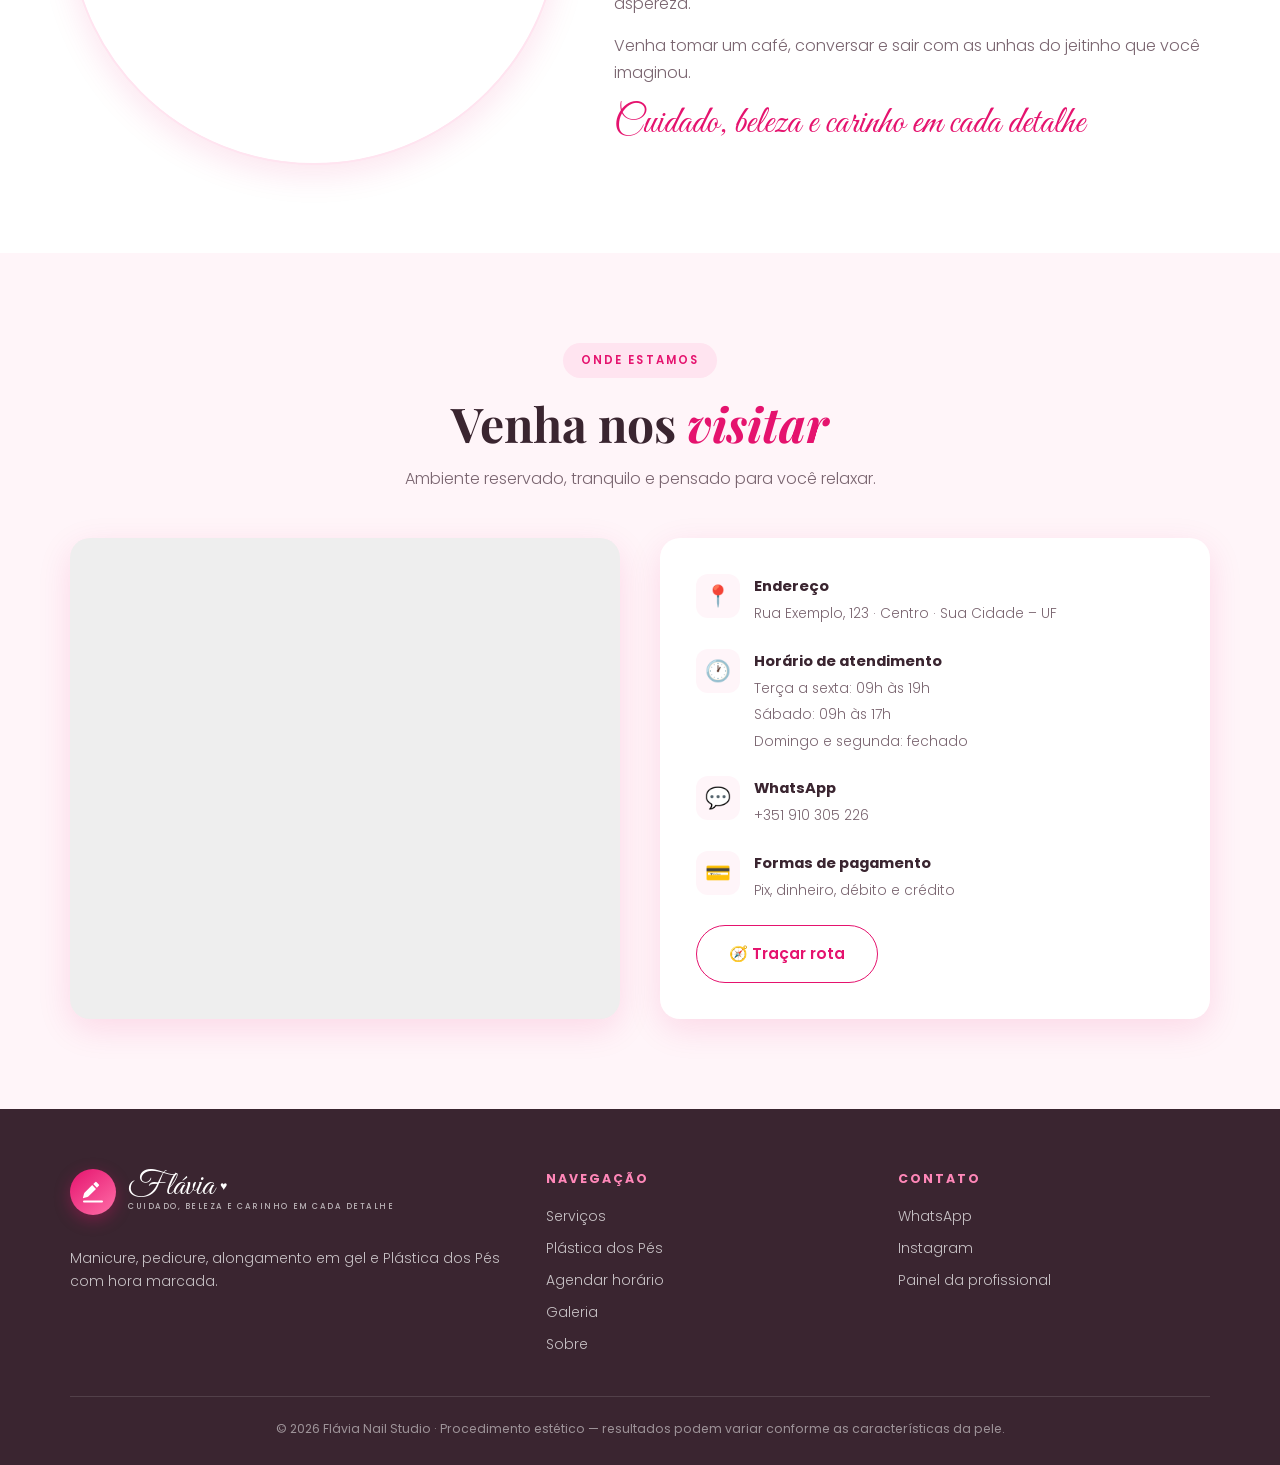
==== commit fc0643d8: "Logo, fotos reais, pagina de agendamento e envio automatico" ====
--- a/index.html
+++ b/index.html
@@ -4,227 +4,28 @@
 <meta charset="UTF-8">
 <meta name="viewport" content="width=device-width, initial-scale=1.0">
 <title>Flávia Nail Studio · Cuidado, beleza e carinho em cada detalhe</title>
-<meta name="description" content="Manicure, pedicure, alongamento e Plástica dos Pés. Agende seu horário pelo WhatsApp.">
+<meta name="description" content="Manicure, pedicure, alongamento em gel e Plástica dos Pés. Agende seu horário pelo WhatsApp.">
 <link rel="preconnect" href="https://fonts.googleapis.com">
 <link rel="preconnect" href="https://fonts.gstatic.com" crossorigin>
-<link href="https://fonts.googleapis.com/css2?family=Playfair+Display:ital,wght@0,500;0,700;1,600&family=Poppins:wght@300;400;500;600;700&display=swap" rel="stylesheet">
-<style>
-/* ============================================================
-   >>> EDITE AQUI AS CORES SE QUISER <<<
-   ============================================================ */
-:root{
-  --rosa:#E5136E;         /* rosa vibrante principal */
-  --rosa-escuro:#A80D51;
-  --rosa-claro:#FFE4F0;
-  --rosa-suave:#FFF5F9;
-  --branco:#FFFFFF;
-  --texto:#3A2530;
-  --texto-suave:#7A6570;
-  --verde-zap:#25D366;
-  --sombra:0 10px 34px rgba(229,19,110,.12);
-  --sombra-forte:0 18px 50px rgba(229,19,110,.20);
-  --raio:20px;
-}
-*{margin:0;padding:0;box-sizing:border-box}
-html{scroll-behavior:smooth}
-body{font-family:'Poppins',system-ui,sans-serif;color:var(--texto);background:var(--branco);line-height:1.65;overflow-x:hidden}
-h1,h2,h3,.serif{font-family:'Playfair Display',Georgia,serif}
-a{color:inherit;text-decoration:none}
-img{max-width:100%;display:block}
-.wrap{width:min(1140px,92vw);margin:0 auto}
-section{padding:90px 0}
-.center{text-align:center}
-
-/* ---------- Títulos de seção ---------- */
-.tag{display:inline-block;background:var(--rosa-claro);color:var(--rosa);font-size:.72rem;letter-spacing:.18em;text-transform:uppercase;font-weight:600;padding:8px 18px;border-radius:999px;margin-bottom:18px}
-.titulo{font-size:clamp(1.9rem,4.6vw,3rem);line-height:1.15;margin-bottom:14px}
-.titulo em{color:var(--rosa);font-style:italic}
-.sub{color:var(--texto-suave);max-width:620px;margin:0 auto 46px;font-weight:300}
-
-/* ---------- Botões ---------- */
-.btn{display:inline-flex;align-items:center;gap:10px;background:var(--rosa);color:#fff;padding:15px 32px;border-radius:999px;font-weight:600;font-size:.95rem;border:none;cursor:pointer;transition:.25s;box-shadow:0 8px 22px rgba(229,19,110,.32);font-family:inherit}
-.btn:hover{background:var(--rosa-escuro);transform:translateY(-2px);box-shadow:0 12px 28px rgba(229,19,110,.4)}
-.btn.zap{background:var(--verde-zap);box-shadow:0 8px 22px rgba(37,211,102,.35)}
-.btn.zap:hover{background:#1da851}
-.btn.linha{background:transparent;color:var(--rosa);border:1.6px solid var(--rosa);box-shadow:none}
-.btn.linha:hover{background:var(--rosa);color:#fff}
-.btn.pequeno{padding:10px 20px;font-size:.83rem}
-
-/* ---------- Cabeçalho ---------- */
-header{position:fixed;top:0;left:0;right:0;z-index:900;padding:16px 0;transition:.3s;background:transparent}
-header.solido{background:rgba(255,255,255,.96);backdrop-filter:blur(12px);box-shadow:0 2px 20px rgba(0,0,0,.06);padding:10px 0}
-.nav{display:flex;align-items:center;justify-content:space-between}
-.logo{display:flex;align-items:center;gap:11px;font-family:'Playfair Display',serif;font-size:1.45rem;font-weight:700;color:var(--rosa)}
-.logo span{width:40px;height:40px;border-radius:50%;background:linear-gradient(135deg,var(--rosa),#FF6FA8);display:grid;place-items:center;color:#fff;font-size:1.1rem;box-shadow:0 4px 14px rgba(229,19,110,.35)}
-.menu{display:flex;gap:30px;align-items:center}
-.menu a{font-size:.9rem;font-weight:500;position:relative;padding:4px 0}
-.menu a::after{content:'';position:absolute;left:0;bottom:0;width:0;height:2px;background:var(--rosa);transition:.25s}
-.menu a:hover::after{width:100%}
-.abrir-menu{display:none;background:none;border:none;font-size:1.7rem;color:var(--rosa);cursor:pointer;line-height:1}
-
-/* ---------- Hero ---------- */
-.hero{min-height:100vh;display:flex;align-items:center;padding:120px 0 70px;background:
-  radial-gradient(1000px 620px at 88% 8%,var(--rosa-claro) 0%,transparent 62%),
-  linear-gradient(170deg,var(--rosa-suave) 0%,#fff 58%);position:relative;overflow:hidden}
-.hero::after{content:'';position:absolute;right:-160px;bottom:-160px;width:520px;height:520px;border-radius:50%;background:radial-gradient(circle,rgba(229,19,110,.10),transparent 68%)}
-.hero-grid{display:grid;grid-template-columns:1.05fr .95fr;gap:56px;align-items:center;position:relative;z-index:2}
-.hero h1{font-size:clamp(2.4rem,6vw,4.1rem);line-height:1.08;margin:14px 0 20px}
-.hero h1 em{color:var(--rosa);font-style:italic;display:block}
-.hero p.lead{font-size:1.06rem;color:var(--texto-suave);font-weight:300;max-width:480px;margin-bottom:32px}
-.hero-btns{display:flex;gap:14px;flex-wrap:wrap}
-.selos{display:flex;gap:34px;margin-top:46px;flex-wrap:wrap}
-.selo b{display:block;font-family:'Playfair Display',serif;font-size:1.75rem;color:var(--rosa);line-height:1}
-.selo small{font-size:.78rem;color:var(--texto-suave);letter-spacing:.04em}
-.hero-art{position:relative;aspect-ratio:4/5;border-radius:200px 200px 30px 30px;background:linear-gradient(150deg,#FFD3E6,#FFEAF3 55%,#fff);box-shadow:var(--sombra-forte);display:grid;place-items:center;overflow:hidden}
-.hero-art .mao{font-size:clamp(6rem,15vw,11rem);filter:drop-shadow(0 14px 26px rgba(229,19,110,.22))}
-.flutua{position:absolute;background:#fff;border-radius:16px;padding:12px 18px;box-shadow:var(--sombra);font-size:.8rem;font-weight:600;display:flex;align-items:center;gap:9px}
-.flutua i{font-style:normal;font-size:1.15rem}
-.f1{top:14%;left:-26px;animation:sobe 4.5s ease-in-out infinite}
-.f2{bottom:16%;right:8px;animation:sobe 4.5s ease-in-out infinite .9s}
-@keyframes sobe{0%,100%{transform:translateY(0)}50%{transform:translateY(-14px)}}
-
-/* ---------- Serviços ---------- */
-#servicos{background:var(--branco)}
-.cards{display:grid;grid-template-columns:repeat(auto-fit,minmax(268px,1fr));gap:24px}
-.card{background:#fff;border:1.5px solid var(--rosa-claro);border-radius:var(--raio);padding:32px 26px;transition:.28s;position:relative;display:flex;flex-direction:column}
-.card:hover{transform:translateY(-7px);box-shadow:var(--sombra);border-color:rgba(229,19,110,.35)}
-.card .ico{width:56px;height:56px;border-radius:16px;background:var(--rosa-suave);display:grid;place-items:center;font-size:1.6rem;margin-bottom:18px}
-.card h3{font-size:1.22rem;margin-bottom:8px}
-.card p{font-size:.9rem;color:var(--texto-suave);font-weight:300;margin-bottom:18px;flex:1}
-.preco{font-family:'Playfair Display',serif;font-size:1.5rem;color:var(--rosa);font-weight:700}
-.preco small{font-size:.72rem;color:var(--texto-suave);font-family:'Poppins';font-weight:400;display:block}
-.card.destaque{background:linear-gradient(160deg,var(--rosa),#FF4F91);border:none;color:#fff}
-.card.destaque .ico{background:rgba(255,255,255,.2)}
-.card.destaque p{color:rgba(255,255,255,.9)}
-.card.destaque .preco{color:#fff}
-.card.destaque .preco small{color:rgba(255,255,255,.8)}
-.fita{position:absolute;top:16px;right:-6px;background:#fff;color:var(--rosa);font-size:.66rem;font-weight:700;letter-spacing:.1em;padding:6px 14px;border-radius:6px;text-transform:uppercase;box-shadow:0 4px 12px rgba(0,0,0,.14)}
-
-/* ---------- Destaque Plástica dos Pés ---------- */
-#plastica{background:linear-gradient(160deg,var(--rosa-suave),#fff)}
-.plastica-grid{display:grid;grid-template-columns:1fr 1fr;gap:56px;align-items:center}
-.passos{display:grid;grid-template-columns:repeat(2,1fr);gap:16px;margin-top:28px}
-.passo{background:#fff;border-radius:16px;padding:20px;box-shadow:0 6px 20px rgba(229,19,110,.08)}
-.passo b{display:block;color:var(--rosa);font-size:.72rem;letter-spacing:.14em;margin-bottom:6px}
-.passo span{font-size:.88rem;font-weight:300;color:var(--texto-suave)}
-.caixa-pes{background:#fff;border-radius:var(--raio);padding:38px;box-shadow:var(--sombra);border:1.5px solid var(--rosa-claro)}
-.caixa-pes ul{list-style:none;margin-top:18px}
-.caixa-pes li{padding:11px 0 11px 32px;position:relative;font-size:.93rem;font-weight:300;border-bottom:1px dashed var(--rosa-claro)}
-.caixa-pes li:last-child{border:none}
-.caixa-pes li::before{content:'✓';position:absolute;left:0;top:10px;width:20px;height:20px;background:var(--rosa);color:#fff;border-radius:50%;display:grid;place-items:center;font-size:.7rem;font-weight:700}
-
-/* ---------- Agendamento ---------- */
-#agendar{background:var(--branco)}
-.form-box{background:#fff;border-radius:26px;box-shadow:var(--sombra-forte);padding:44px;max-width:820px;margin:0 auto;border-top:5px solid var(--rosa)}
-.linha-campos{display:grid;grid-template-columns:1fr 1fr;gap:18px;margin-bottom:18px}
-.campo{display:flex;flex-direction:column;gap:7px}
-.campo label{font-size:.8rem;font-weight:600;color:var(--texto)}
-.campo input,.campo select,.campo textarea{padding:13px 16px;border:1.5px solid #F0DDE6;border-radius:12px;font-family:inherit;font-size:.92rem;background:#fff;color:var(--texto);transition:.2s}
-.campo input:focus,.campo select:focus,.campo textarea:focus{outline:none;border-color:var(--rosa);box-shadow:0 0 0 4px rgba(229,19,110,.10)}
-.campo textarea{resize:vertical;min-height:82px}
-.horarios{display:grid;grid-template-columns:repeat(auto-fill,minmax(84px,1fr));gap:10px;margin-top:8px}
-.hora{padding:11px 6px;border:1.5px solid #F0DDE6;border-radius:11px;text-align:center;font-size:.86rem;font-weight:500;cursor:pointer;transition:.18s;background:#fff}
-.hora:hover:not(.ocupada){border-color:var(--rosa);color:var(--rosa)}
-.hora.ativa{background:var(--rosa);color:#fff;border-color:var(--rosa)}
-.hora.ocupada{background:#F6F1F3;color:#C3B4BB;cursor:not-allowed;text-decoration:line-through}
-.aviso{margin-top:22px;padding:15px 18px;border-radius:13px;font-size:.87rem;display:none}
-.aviso.ok{background:#E9F9EF;color:#1B7A42;display:block}
-.aviso.erro{background:#FDEBEF;color:#B4123C;display:block}
-.rodape-form{display:flex;gap:14px;align-items:center;justify-content:space-between;margin-top:26px;flex-wrap:wrap}
-.rodape-form small{color:var(--texto-suave);font-size:.8rem;max-width:330px;font-weight:300}
-
-/* ---------- Galeria ---------- */
-#galeria{background:var(--rosa-suave)}
-.galeria-grid{display:grid;grid-template-columns:repeat(auto-fit,minmax(230px,1fr));gap:20px}
-.foto{aspect-ratio:1;border-radius:var(--raio);background:linear-gradient(150deg,#FFD3E6,#FFF0F6);display:grid;place-items:center;font-size:3.4rem;position:relative;overflow:hidden;transition:.3s;cursor:default}
-.foto:hover{transform:scale(1.03);box-shadow:var(--sombra)}
-.foto b{position:absolute;bottom:0;left:0;right:0;background:linear-gradient(transparent,rgba(168,13,81,.82));color:#fff;font-size:.85rem;padding:26px 16px 14px;font-weight:500}
-
-/* ---------- Sobre ---------- */
-#sobre{background:#fff}
-.sobre-grid{display:grid;grid-template-columns:.9fr 1.1fr;gap:56px;align-items:center}
-.retrato{aspect-ratio:1;border-radius:50%;background:linear-gradient(150deg,var(--rosa-claro),#fff);display:grid;place-items:center;font-size:7rem;box-shadow:var(--sombra);border:8px solid #fff;outline:2px solid var(--rosa-claro)}
-.sobre-grid p{color:var(--texto-suave);font-weight:300;margin-bottom:16px}
-.assinatura{font-family:'Playfair Display',serif;font-style:italic;font-size:2rem;color:var(--rosa);margin-top:10px}
-
-/* ---------- Localização ---------- */
-#local{background:var(--rosa-suave)}
-.local-grid{display:grid;grid-template-columns:1fr 1fr;gap:40px;align-items:stretch}
-.mapa{border-radius:var(--raio);overflow:hidden;box-shadow:var(--sombra);min-height:340px;background:#eee}
-.mapa iframe{width:100%;height:100%;min-height:340px;border:0;display:block}
-.info-local{background:#fff;border-radius:var(--raio);padding:36px;box-shadow:var(--sombra);display:flex;flex-direction:column;justify-content:center;gap:22px}
-.item-local{display:flex;gap:14px;align-items:flex-start}
-.item-local i{font-style:normal;font-size:1.3rem;background:var(--rosa-suave);width:44px;height:44px;border-radius:12px;display:grid;place-items:center;flex-shrink:0}
-.item-local b{display:block;font-size:.93rem;margin-bottom:2px}
-.item-local span{font-size:.87rem;color:var(--texto-suave);font-weight:300}
-
-/* ---------- Rodapé ---------- */
-footer{background:var(--texto);color:#fff;padding:60px 0 26px}
-.foot-grid{display:grid;grid-template-columns:1.4fr 1fr 1fr;gap:40px;margin-bottom:40px}
-footer h4{font-size:.78rem;letter-spacing:.16em;text-transform:uppercase;color:#FF87B8;margin-bottom:16px}
-footer p,footer a{color:rgba(255,255,255,.72);font-size:.88rem;font-weight:300}
-footer a:hover{color:#fff}
-.foot-links{display:flex;flex-direction:column;gap:9px}
-.copy{border-top:1px solid rgba(255,255,255,.12);padding-top:22px;text-align:center;font-size:.78rem;color:rgba(255,255,255,.5)}
-.copy a{color:#FF87B8}
-
-/* ---------- Botão flutuante ---------- */
-.zap-flut{position:fixed;right:22px;bottom:22px;z-index:950;width:60px;height:60px;border-radius:50%;background:var(--verde-zap);display:grid;place-items:center;box-shadow:0 8px 26px rgba(37,211,102,.45);transition:.25s;color:#fff}
-.zap-flut:hover{transform:scale(1.09)}
-.zap-flut svg{width:31px;height:31px;fill:#fff}
-.zap-flut::before{content:'';position:absolute;inset:0;border-radius:50%;background:var(--verde-zap);animation:pulso 2.2s infinite;z-index:-1}
-@keyframes pulso{0%{transform:scale(1);opacity:.65}100%{transform:scale(1.75);opacity:0}}
-
-/* ---------- Painel ---------- */
-.modal{position:fixed;inset:0;background:rgba(58,37,48,.72);backdrop-filter:blur(5px);z-index:1000;display:none;align-items:center;justify-content:center;padding:20px}
-.modal.aberto{display:flex}
-.modal-box{background:#fff;border-radius:22px;width:min(760px,96vw);max-height:88vh;overflow-y:auto;padding:34px}
-.modal-topo{display:flex;justify-content:space-between;align-items:center;margin-bottom:22px}
-.fechar{background:none;border:none;font-size:1.7rem;cursor:pointer;color:var(--texto-suave);line-height:1}
-.tabela{width:100%;border-collapse:collapse;font-size:.85rem;margin-top:8px}
-.tabela th{text-align:left;padding:11px 8px;border-bottom:2px solid var(--rosa-claro);font-size:.72rem;letter-spacing:.08em;text-transform:uppercase;color:var(--texto-suave)}
-.tabela td{padding:12px 8px;border-bottom:1px solid #F6EEF2}
-.vazio{text-align:center;color:var(--texto-suave);padding:34px;font-weight:300;font-size:.9rem}
-.mini{background:var(--rosa-suave);border:none;color:var(--rosa);padding:6px 12px;border-radius:8px;font-size:.76rem;cursor:pointer;font-family:inherit;font-weight:600}
-.mini:hover{background:var(--rosa);color:#fff}
-.abas{display:flex;gap:8px;margin-bottom:20px;border-bottom:1.5px solid var(--rosa-claro)}
-.aba{background:none;border:none;padding:10px 18px;font-family:inherit;font-size:.87rem;font-weight:600;color:var(--texto-suave);cursor:pointer;border-bottom:2.5px solid transparent;margin-bottom:-1.5px}
-.aba.ativa{color:var(--rosa);border-color:var(--rosa)}
-.painel-aba{display:none}
-.painel-aba.ativa{display:block}
-
-/* ---------- Responsivo ---------- */
-@media(max-width:900px){
-  .menu{position:fixed;top:0;right:-100%;width:76%;max-width:320px;height:100vh;background:#fff;flex-direction:column;justify-content:center;gap:26px;transition:.35s;box-shadow:-8px 0 40px rgba(0,0,0,.14)}
-  .menu.aberto{right:0}
-  .abrir-menu{display:block;z-index:1001;position:relative}
-  .hero-grid,.plastica-grid,.sobre-grid,.local-grid,.foot-grid{grid-template-columns:1fr}
-  .hero-art{max-width:340px;margin:0 auto;order:-1}
-  .flutua{display:none}
-  .linha-campos{grid-template-columns:1fr}
-  .form-box{padding:28px 22px}
-  section{padding:64px 0}
-  .retrato{max-width:260px;margin:0 auto}
-  .passos{grid-template-columns:1fr}
-}
-</style>
+<link href="https://fonts.googleapis.com/css2?family=Great+Vibes&family=Playfair+Display:ital,wght@0,500;0,700;1,600&family=Poppins:wght@300;400;500;600;700&display=swap" rel="stylesheet">
+<link rel="stylesheet" href="estilo.css">
 </head>
 <body>
 
 <!-- ══════════ CABEÇALHO ══════════ -->
 <header id="topo">
   <div class="wrap nav">
-    <a href="#" class="logo"><span>💅</span> Flávia</a>
+    <a href="#" data-logo></a>
     <nav class="menu" id="menu">
       <a href="#servicos">Serviços</a>
       <a href="#plastica">Plástica dos Pés</a>
-      <a href="#agendar">Agendar</a>
+      <a href="agendar.html">Agendar</a>
       <a href="#galeria">Galeria</a>
       <a href="#sobre">Sobre</a>
       <a href="#local">Onde estamos</a>
-      <a href="#" onclick="abrirPainel(event)" style="color:var(--rosa);font-weight:600">Painel</a>
+      <a href="#" data-abrir-painel style="color:var(--rosa);font-weight:600">Painel</a>
     </nav>
-    <button class="abrir-menu" onclick="alternarMenu()" aria-label="Menu">☰</button>
+    <button class="abrir-menu" id="btnMenu" aria-label="Menu">☰</button>
   </div>
 </header>
 
@@ -236,7 +37,7 @@
       <h1>Suas unhas merecem <em>esse carinho.</em></h1>
       <p class="lead">Manicure, pedicure, alongamento e cuidados especiais para os pés. Cuidado, beleza e carinho em cada detalhe — com hora marcada e sem fila de espera.</p>
       <div class="hero-btns">
-        <a href="#agendar" class="btn">📅 Agendar meu horário</a>
+        <a href="agendar.html" class="btn">📅 Agendar meu horário</a>
         <a href="#servicos" class="btn linha">Ver serviços</a>
       </div>
       <div class="selos">
@@ -245,8 +46,7 @@
         <div class="selo"><b>6 anos</b><small>de experiência</small></div>
       </div>
     </div>
-    <div class="hero-art">
-      <div class="mao">💅</div>
+    <div class="hero-foto" id="heroFoto">
       <div class="flutua f1"><i>🌸</i> Esmaltes premium</div>
       <div class="flutua f2"><i>⏰</i> Horário marcado</div>
     </div>
@@ -272,7 +72,7 @@
       <div>
         <span class="tag">🎉 Promoção de lançamento</span>
         <h2 class="titulo">Plástica <em>dos Pés</em></h2>
-        <p style="color:var(--texto-suave);font-weight:300;margin-bottom:8px">Um procedimento estético desenvolvido especialmente para melhorar a aparência e a textura da pele dos pés. Indicado para quem sofre com ressecamento, aspereza, excesso de pele e aspecto esbranquiçado.</p>
+        <p style="color:var(--texto-suave);font-weight:300;margin-bottom:10px">Um procedimento estético desenvolvido especialmente para melhorar a aparência e a textura da pele dos pés. Indicado para quem sofre com ressecamento, aspereza, excesso de pele e aspecto esbranquiçado.</p>
         <p style="color:var(--rosa);font-weight:600">Deixa os pés mais macios, hidratados e com aparência renovada.</p>
         <div class="passos">
           <div class="passo"><b>PASSO 1</b><span>Higienização e preparo dos pés</span></div>
@@ -282,78 +82,33 @@
         </div>
       </div>
       <div class="caixa-pes">
-        <span class="tag">Pele mais lisa e macia</span>
-        <h3 style="font-size:1.5rem;margin-bottom:6px">Sinta a diferença desde a primeira sessão</h3>
-        <ul>
-          <li>Indicado para ressecamento e aspereza</li>
-          <li>Reduz o excesso de pele e o aspecto esbranquiçado</li>
-          <li>Hidratação profunda e duradoura</li>
-          <li>Sessão de aproximadamente 60 minutos</li>
-        </ul>
-        <div style="margin:24px 0 20px">
-          <span style="font-size:.8rem;color:var(--texto-suave);text-decoration:line-through">De R$ 150,00</span>
-          <div class="preco" style="font-size:2.2rem">R$ 110,00 <small>na promoção de lançamento</small></div>
-        </div>
-        <a href="#agendar" class="btn" onclick="preSelecionar('Plástica dos Pés')">Quero agendar</a>
-      </div>
-    </div>
-  </div>
-</section>
-
-<!-- ══════════ AGENDAMENTO ══════════ -->
-<section id="agendar">
-  <div class="wrap">
-    <div class="center">
-      <span class="tag">Agendamento</span>
-      <h2 class="titulo">Marque seu horário <em>em 30 segundos</em></h2>
-      <p class="sub">Preencha os dados abaixo e o WhatsApp abre com a mensagem pronta. É só apertar enviar — a confirmação vem em seguida.</p>
-    </div>
-
-    <form class="form-box" id="formAgenda" onsubmit="enviarAgendamento(event)">
-      <div class="linha-campos">
-        <div class="campo">
-          <label for="nome">Seu nome *</label>
-          <input type="text" id="nome" placeholder="Como podemos te chamar?" required>
-        </div>
-        <div class="campo">
-          <label for="fone">Seu WhatsApp *</label>
-          <input type="tel" id="fone" placeholder="(11) 99999-9999" required>
-        </div>
-      </div>
-
-      <div class="linha-campos">
-        <div class="campo">
-          <label for="servico">Serviço desejado *</label>
-          <select id="servico" required><option value="">Selecione...</option></select>
-        </div>
-        <div class="campo">
-          <label for="data">Data *</label>
-          <input type="date" id="data" required onchange="montarHorarios()">
-        </div>
-      </div>
-
-      <div class="campo">
-        <label>Horário *</label>
-        <div class="horarios" id="grade">
-          <span style="grid-column:1/-1;color:var(--texto-suave);font-size:.86rem;font-weight:300">Escolha uma data para ver os horários livres.</span>
-        </div>
-      </div>
-
-      <div class="campo" style="margin-top:18px">
-        <label for="obs">Alguma observação? (opcional)</label>
-        <textarea id="obs" placeholder="Ex.: vou levar uma amiga, tenho preferência por cor nude, alergia a algum produto..."></textarea>
-      </div>
-
-      <div class="aviso" id="aviso"></div>
-
-      <div class="rodape-form">
-        <small>Ao enviar, o WhatsApp abre com a mensagem pronta. Seu horário só fica confirmado após a resposta da Flávia.</small>
-        <button type="submit" class="btn zap">
-          <svg viewBox="0 0 24 24" width="19" height="19" fill="currentColor"><path d="M17.47 14.38c-.3-.15-1.75-.86-2.02-.96-.27-.1-.47-.15-.67.15-.2.3-.77.96-.94 1.16-.17.2-.35.22-.64.07-.3-.15-1.25-.46-2.38-1.47-.88-.78-1.47-1.75-1.64-2.05-.17-.3-.02-.46.13-.6.13-.13.3-.35.45-.52.15-.17.2-.3.3-.5.1-.2.05-.37-.02-.52-.08-.15-.67-1.6-.92-2.2-.24-.58-.49-.5-.67-.5h-.57c-.2 0-.52.07-.79.37-.27.3-1.04 1.01-1.04 2.47s1.06 2.86 1.21 3.06c.15.2 2.1 3.2 5.08 4.49.71.3 1.26.49 1.69.63.71.22 1.36.19 1.87.12.57-.09 1.75-.72 2-1.41.25-.69.25-1.28.17-1.41-.07-.13-.27-.2-.57-.35zM12 2C6.48 2 2 6.48 2 12c0 1.85.5 3.58 1.38 5.07L2 22l5.05-1.33A9.94 9.94 0 0012 22c5.52 0 10-4.48 10-10S17.52 2 12 2z"/></svg>
-          Enviar pelo WhatsApp
-        </button>
-      </div>
-    </form>
+        <div class="topo-foto" id="fotoPlastica"></div>
+        <div class="conteudo">
+          <span class="tag">Pele mais lisa e macia</span>
+          <h3 style="font-size:1.45rem;margin-bottom:4px">Sinta a diferença desde a primeira sessão</h3>
+          <ul>
+            <li>Indicado para ressecamento e aspereza</li>
+            <li>Reduz o excesso de pele e o aspecto esbranquiçado</li>
+            <li>Hidratação profunda e duradoura</li>
+            <li>Sessão de aproximadamente 60 minutos</li>
+          </ul>
+          <div style="margin:22px 0 18px">
+            <span style="font-size:.8rem;color:var(--texto-suave);text-decoration:line-through">De R$ 150,00</span>
+            <div class="preco" style="font-size:2.1rem">R$ 110,00 <small>na promoção de lançamento</small></div>
+          </div>
+          <a href="agendar.html?servico=Pl%C3%A1stica%20dos%20P%C3%A9s" class="btn">Quero agendar</a>
+        </div>
+      </div>
+    </div>
+  </div>
+</section>
+
+<!-- ══════════ CHAMADA PARA AGENDAR ══════════ -->
+<section style="background:linear-gradient(135deg,var(--rosa),#FF4F91);color:#fff;padding:70px 0">
+  <div class="wrap center">
+    <h2 class="titulo" style="color:#fff;margin-bottom:10px">Pronta para marcar?</h2>
+    <p style="color:rgba(255,255,255,.9);font-weight:300;max-width:520px;margin:0 auto 28px">Escolha o serviço, o dia e o horário em menos de um minuto. A confirmação chega no seu WhatsApp.</p>
+    <a href="agendar.html" class="btn branco">📅 Agendar meu horário</a>
   </div>
 </section>
 
@@ -365,14 +120,9 @@
       <h2 class="titulo">Trabalhos que <em>falam por si</em></h2>
       <p class="sub">Acompanhe o dia a dia do estúdio e as novidades no Instagram.</p>
     </div>
-    <div class="galeria-grid">
-      <div class="foto">💅<b>Alongamento em gel</b></div>
-      <div class="foto">🦶<b>Plástica dos Pés</b></div>
-      <div class="foto">🌸<b>Nail art floral</b></div>
-      <div class="foto">✨<b>Francesinha clássica</b></div>
-    </div>
+    <div class="galeria-grid" id="galeriaGrid"></div>
     <div class="center" style="margin-top:36px">
-      <a href="https://instagram.com/SEU_INSTAGRAM" target="_blank" rel="noopener" class="btn">📸 Seguir no Instagram</a>
+      <a href="#" data-instagram target="_blank" rel="noopener" class="btn">📸 Seguir no Instagram</a>
     </div>
   </div>
 </section>
@@ -380,7 +130,7 @@
 <!-- ══════════ SOBRE ══════════ -->
 <section id="sobre">
   <div class="wrap sobre-grid">
-    <div class="retrato">👩‍🎨</div>
+    <div class="retrato" id="fotoSobre"></div>
     <div>
       <span class="tag">Sobre</span>
       <h2 class="titulo">Prazer, eu sou a <em>Flávia</em></h2>
@@ -401,14 +151,11 @@
       <p class="sub">Ambiente reservado, tranquilo e pensado para você relaxar.</p>
     </div>
     <div class="local-grid">
-      <div class="mapa">
-        <!-- >>> TROQUE O ENDEREÇO NO 'q=' ABAIXO PELO ENDEREÇO REAL <<< -->
-        <iframe src="https://www.google.com/maps?q=Avenida+Paulista+1000+São+Paulo&output=embed" loading="lazy" title="Mapa"></iframe>
-      </div>
+      <div class="mapa"><iframe id="mapaFrame" loading="lazy" title="Mapa do estúdio"></iframe></div>
       <div class="info-local">
-        <div class="item-local"><i>📍</i><div><b>Endereço</b><span id="txtEndereco">Rua Exemplo, 123 · Centro · Sua Cidade – UF</span></div></div>
+        <div class="item-local"><i>📍</i><div><b>Endereço</b><span data-endereco></span></div></div>
         <div class="item-local"><i>🕐</i><div><b>Horário de atendimento</b><span>Terça a sexta: 09h às 19h<br>Sábado: 09h às 17h<br>Domingo e segunda: fechado</span></div></div>
-        <div class="item-local"><i>💬</i><div><b>WhatsApp</b><span id="txtFone">—</span></div></div>
+        <div class="item-local"><i>💬</i><div><b>WhatsApp</b><span data-fone></span></div></div>
         <div class="item-local"><i>💳</i><div><b>Formas de pagamento</b><span>Pix, dinheiro, débito e crédito</span></div></div>
         <a href="#" id="btnRota" target="_blank" rel="noopener" class="btn linha" style="align-self:flex-start">🧭 Traçar rota</a>
       </div>
@@ -421,15 +168,15 @@
   <div class="wrap">
     <div class="foot-grid">
       <div>
-        <div class="logo" style="color:#fff;margin-bottom:14px"><span>💅</span> Flávia</div>
-        <p>Cuidado, beleza e carinho em cada detalhe. Manicure, pedicure, alongamento e Plástica dos Pés com hora marcada.</p>
+        <span data-logo class="claro" style="margin-bottom:16px"></span>
+        <p style="margin-top:16px">Manicure, pedicure, alongamento em gel e Plástica dos Pés com hora marcada.</p>
       </div>
       <div>
         <h4>Navegação</h4>
         <div class="foot-links">
           <a href="#servicos">Serviços</a>
           <a href="#plastica">Plástica dos Pés</a>
-          <a href="#agendar">Agendar horário</a>
+          <a href="agendar.html">Agendar horário</a>
           <a href="#galeria">Galeria</a>
           <a href="#sobre">Sobre</a>
         </div>
@@ -437,299 +184,63 @@
       <div>
         <h4>Contato</h4>
         <div class="foot-links">
-          <a href="#" id="footZap">WhatsApp</a>
-          <a href="https://instagram.com/SEU_INSTAGRAM" target="_blank" rel="noopener">Instagram</a>
-          <a href="#" onclick="abrirPainel(event)">Painel da profissional</a>
-        </div>
-      </div>
-    </div>
-    <div class="copy">
-      © <span id="ano"></span> Flávia Nail Studio · Procedimento estético — resultados podem variar conforme as características da pele.
-    </div>
+          <a href="#" data-zap target="_blank" rel="noopener">WhatsApp</a>
+          <a href="#" data-instagram target="_blank" rel="noopener">Instagram</a>
+          <a href="#" data-abrir-painel>Painel da profissional</a>
+        </div>
+      </div>
+    </div>
+    <div class="copy">© <span data-ano></span> Flávia Nail Studio · Procedimento estético — resultados podem variar conforme as características da pele.</div>
   </div>
 </footer>
 
-<!-- ══════════ BOTÃO FLUTUANTE ══════════ -->
-<a href="#" id="zapFlut" class="zap-flut" target="_blank" rel="noopener" aria-label="Falar no WhatsApp">
+<a href="#" data-zap class="zap-flut" target="_blank" rel="noopener" aria-label="Falar no WhatsApp">
   <svg viewBox="0 0 24 24"><path d="M17.47 14.38c-.3-.15-1.75-.86-2.02-.96-.27-.1-.47-.15-.67.15-.2.3-.77.96-.94 1.16-.17.2-.35.22-.64.07-.3-.15-1.25-.46-2.38-1.47-.88-.78-1.47-1.75-1.64-2.05-.17-.3-.02-.46.13-.6.13-.13.3-.35.45-.52.15-.17.2-.3.3-.5.1-.2.05-.37-.02-.52-.08-.15-.67-1.6-.92-2.2-.24-.58-.49-.5-.67-.5h-.57c-.2 0-.52.07-.79.37-.27.3-1.04 1.01-1.04 2.47s1.06 2.86 1.21 3.06c.15.2 2.1 3.2 5.08 4.49.71.3 1.26.49 1.69.63.71.22 1.36.19 1.87.12.57-.09 1.75-.72 2-1.41.25-.69.25-1.28.17-1.41-.07-.13-.27-.2-.57-.35zM12 2C6.48 2 2 6.48 2 12c0 1.85.5 3.58 1.38 5.07L2 22l5.05-1.33A9.94 9.94 0 0012 22c5.52 0 10-4.48 10-10S17.52 2 12 2z"/></svg>
 </a>
 
-<!-- ══════════ MODAL PAINEL ══════════ -->
-<div class="modal" id="modalPainel">
-  <div class="modal-box">
-    <div class="modal-topo">
-      <h3 class="serif" style="font-size:1.5rem">Painel da profissional</h3>
-      <button class="fechar" onclick="fecharPainel()">×</button>
-    </div>
-
-    <!-- login -->
-    <div id="telaLogin">
-      <p style="color:var(--texto-suave);font-size:.88rem;font-weight:300;margin-bottom:18px">Área reservada. Informe a senha para ver os agendamentos e bloquear horários.</p>
-      <div class="campo">
-        <label for="senha">Senha</label>
-        <input type="password" id="senha" placeholder="••••••" onkeydown="if(event.key==='Enter')entrar()">
-      </div>
-      <div class="aviso" id="avisoLogin"></div>
-      <button class="btn" style="margin-top:18px" onclick="entrar()">Entrar</button>
-    </div>
-
-    <!-- painel -->
-    <div id="telaPainel" style="display:none">
-      <div class="abas">
-        <button class="aba ativa" onclick="trocarAba('ag',this)">Agendamentos</button>
-        <button class="aba" onclick="trocarAba('bl',this)">Bloquear horários</button>
-      </div>
-
-      <div class="painel-aba ativa" id="aba-ag">
-        <table class="tabela"><thead><tr>
-          <th>Data</th><th>Hora</th><th>Cliente</th><th>Serviço</th><th></th>
-        </tr></thead><tbody id="corpoAgenda"></tbody></table>
-        <div style="margin-top:20px;display:flex;gap:10px;flex-wrap:wrap">
-          <button class="btn pequeno linha" onclick="exportarCSV()">⬇ Exportar CSV</button>
-          <button class="btn pequeno linha" onclick="limparTudo()">🗑 Limpar tudo</button>
-        </div>
-      </div>
-
-      <div class="painel-aba" id="aba-bl">
-        <p style="color:var(--texto-suave);font-size:.88rem;font-weight:300;margin-bottom:16px">Marque um dia e horário que não estará disponível. Ele deixa de aparecer para as clientes.</p>
-        <div class="linha-campos">
-          <div class="campo"><label>Data</label><input type="date" id="blData"></div>
-          <div class="campo"><label>Horário</label><select id="blHora"></select></div>
-        </div>
-        <button class="btn pequeno" onclick="bloquear()">Bloquear</button>
-        <table class="tabela" style="margin-top:22px"><thead><tr><th>Data</th><th>Hora</th><th></th></tr></thead><tbody id="corpoBloqueios"></tbody></table>
-      </div>
-
-      <button class="btn pequeno linha" style="margin-top:26px" onclick="sair()">Sair</button>
-    </div>
-  </div>
-</div>
-
+<div class="modal" id="modalPainel"></div>
+
+<script src="config.js"></script>
+<script src="agenda.js"></script>
 <script>
-/* ════════════════════════════════════════════════════════════
-   >>>>>>>>>>  CONFIGURAÇÃO — EDITE SÓ ESTE BLOCO  <<<<<<<<<<
-   ════════════════════════════════════════════════════════════ */
-const CONFIG = {
-  // Número do WhatsApp com código do país, SÓ NÚMEROS.
-  // Brasil:   55 + DDD + número  →  "5511999999999"
-  // Portugal: 351 + número       →  "351910305226"
-  whatsapp: "351910305226",
-
-  nomeEstudio: "Flávia Nail Studio",
-  endereco: "Rua Exemplo, 123 · Centro · Sua Cidade – UF",
-  senhaPainel: "flavia2026",   // troque por uma senha sua
-
-  // Horários oferecidos por dia
-  horarios: ["09:00","10:00","11:00","13:00","14:00","15:00","16:00","17:00","18:00"],
-
-  // Dias fechados (0=domingo, 1=segunda ... 6=sábado)
-  diasFechados: [0,1],
-
-  // Lista de serviços do site e do formulário
-  servicos: [
-    {ico:"💅", nome:"Manicure",            desc:"Cutilagem caprichada, lixamento e esmaltação com acabamento perfeito.", preco:"R$ 45,00", obs:"aprox. 45 min"},
-    {ico:"🦶", nome:"Pedicure",            desc:"Cuidado completo dos pés, com esfoliação e hidratação.",                preco:"R$ 55,00", obs:"aprox. 50 min"},
-    {ico:"✨", nome:"Mão + Pé",            desc:"O combo mais pedido: manicure e pedicure no mesmo atendimento.",       preco:"R$ 85,00", obs:"aprox. 1h30"},
-    {ico:"💎", nome:"Alongamento em Gel",  desc:"Unhas alongadas, resistentes e naturais, no formato que você quiser.", preco:"R$ 160,00", obs:"aprox. 2h"},
-    {ico:"🎨", nome:"Nail Art",            desc:"Desenhos, pedrarias e encapsuladas para deixar sua unha única.",        preco:"a partir de R$ 15,00", obs:"por unha"},
-    {ico:"🌸", nome:"Plástica dos Pés",    desc:"Novidade! Remove asperezas e devolve maciez e aparência renovada.",     preco:"R$ 110,00", obs:"promoção de lançamento", destaque:true}
-  ]
-};
-/* ══════════ FIM DA CONFIGURAÇÃO ══════════ */
-
-
-/* ---------- utilidades de armazenamento (seguro) ---------- */
-const DB = {
-  ler(chave){ try{ return JSON.parse(localStorage.getItem(chave)||"[]"); }catch(e){ return []; } },
-  gravar(chave,valor){ try{ localStorage.setItem(chave,JSON.stringify(valor)); }catch(e){ /* modo privado */ } }
-};
-const CHAVE_AG = "flavia_agendamentos";
-const CHAVE_BL = "flavia_bloqueios";
-
-/* ---------- montagem inicial ---------- */
-document.getElementById("ano").textContent = new Date().getFullYear();
-const linkZap = "https://wa.me/" + CONFIG.whatsapp + "?text=" + encodeURIComponent("Olá! Vim pelo site e gostaria de agendar um horário 💅");
-document.getElementById("zapFlut").href = linkZap;
-document.getElementById("footZap").href = linkZap;
-document.getElementById("txtEndereco").textContent = CONFIG.endereco;
-document.getElementById("txtFone").textContent = formatarFone(CONFIG.whatsapp);
-document.getElementById("btnRota").href = "https://www.google.com/maps/dir/?api=1&destination=" + encodeURIComponent(CONFIG.endereco);
-
-function formatarFone(n){
-  if(n.startsWith("55") && n.length>=12) return "+55 (" + n.slice(2,4) + ") " + n.slice(4,-4) + "-" + n.slice(-4);
-  if(n.startsWith("351")) return "+351 " + n.slice(3,6) + " " + n.slice(6,9) + " " + n.slice(9);
-  return "+" + n;
-}
-
-// cards de serviço
+iniciarComum();
+
+/* fotos das seções */
+document.getElementById("heroFoto").insertAdjacentHTML("afterbegin",
+  `<img src="${CONFIG.fotos.hero}" alt="Unhas feitas no estúdio" loading="eager">`);
+document.getElementById("fotoPlastica").innerHTML =
+  `<img src="${CONFIG.fotos.plastica}" alt="Pés cuidados após a Plástica dos Pés" loading="lazy">`;
+document.getElementById("fotoSobre").innerHTML =
+  `<img src="${CONFIG.fotos.sobre}" alt="Flávia atendendo uma cliente" loading="lazy">`;
+
+/* cards de serviço */
 document.getElementById("listaServicos").innerHTML = CONFIG.servicos.map(s => `
-  <div class="card ${s.destaque?'destaque':''}">
-    ${s.destaque?'<span class="fita">Novidade</span>':''}
-    <div class="ico">${s.ico}</div>
-    <h3>${s.nome}</h3>
-    <p>${s.desc}</p>
-    <div class="preco">${s.preco}<small>${s.obs}</small></div>
-    <a href="#agendar" class="btn pequeno ${s.destaque?'':'linha'}" style="margin-top:16px;align-self:flex-start;${s.destaque?'background:#fff;color:var(--rosa)':''}" onclick="preSelecionar('${s.nome}')">Agendar</a>
+  <div class="card ${s.destaque ? 'destaque' : ''}">
+    ${s.destaque ? '<span class="fita">Novidade</span>' : ''}
+    <div class="card-foto"><img src="${s.foto}" alt="${s.nome}" loading="lazy"></div>
+    <div class="card-corpo">
+      <h3>${s.nome}</h3>
+      <p>${s.desc}</p>
+      <div class="preco">${s.preco}<small>${s.obs}</small></div>
+      <a href="agendar.html?servico=${encodeURIComponent(s.nome)}" class="btn pequeno ${s.destaque ? '' : 'linha'}" style="margin-top:16px;align-self:flex-start">Agendar</a>
+    </div>
   </div>`).join("");
 
-// opções do select
-const sel = document.getElementById("servico");
-CONFIG.servicos.forEach(s => sel.add(new Option(s.nome + " — " + s.preco, s.nome)));
-
-// select de horários do painel
-const selBl = document.getElementById("blHora");
-CONFIG.horarios.forEach(h => selBl.add(new Option(h,h)));
-
-// data mínima = hoje
-document.getElementById("data").min = new Date().toISOString().split("T")[0];
-
-/* ---------- navegação ---------- */
-function alternarMenu(){ document.getElementById("menu").classList.toggle("aberto"); }
-document.querySelectorAll("#menu a").forEach(a => a.addEventListener("click",()=>document.getElementById("menu").classList.remove("aberto")));
-window.addEventListener("scroll",()=>document.getElementById("topo").classList.toggle("solido",scrollY>60));
-
-function preSelecionar(nome){ document.getElementById("servico").value = nome; }
-
-/* ---------- grade de horários ---------- */
-let horaEscolhida = null;
-function montarHorarios(){
-  const data = document.getElementById("data").value;
-  const grade = document.getElementById("grade");
-  horaEscolhida = null;
-  if(!data){ grade.innerHTML = ""; return; }
-
-  const dia = new Date(data + "T12:00:00").getDay();
-  if(CONFIG.diasFechados.includes(dia)){
-    grade.innerHTML = '<span style="grid-column:1/-1;color:#B4123C;font-size:.86rem">Não atendemos nesse dia. Escolha outra data 💗</span>';
-    return;
-  }
-
-  const ocupados = [
-    ...DB.ler(CHAVE_AG).filter(a=>a.data===data).map(a=>a.hora),
-    ...DB.ler(CHAVE_BL).filter(b=>b.data===data).map(b=>b.hora)
-  ];
-
-  grade.innerHTML = CONFIG.horarios.map(h =>
-    `<div class="hora ${ocupados.includes(h)?'ocupada':''}" ${ocupados.includes(h)?'':`onclick="escolherHora(this,'${h}')"`}>${h}</div>`
-  ).join("");
-}
-function escolherHora(el,h){
-  document.querySelectorAll(".hora").forEach(x=>x.classList.remove("ativa"));
-  el.classList.add("ativa");
-  horaEscolhida = h;
-}
-
-/* ---------- envio ---------- */
-function mostrarAviso(texto,tipo){
-  const a = document.getElementById("aviso");
-  a.textContent = texto;
-  a.className = "aviso " + tipo;
-  a.scrollIntoView({behavior:"smooth",block:"center"});
-}
-
-function enviarAgendamento(e){
-  e.preventDefault();
-  const nome = document.getElementById("nome").value.trim();
-  const fone = document.getElementById("fone").value.trim();
-  const servico = document.getElementById("servico").value;
-  const data = document.getElementById("data").value;
-  const obs = document.getElementById("obs").value.trim();
-
-  if(!horaEscolhida){ mostrarAviso("Escolha um horário disponível para continuar.","erro"); return; }
-
-  const dataBr = data.split("-").reverse().join("/");
-
-  // salva localmente (para o painel e para bloquear o horário)
-  const lista = DB.ler(CHAVE_AG);
-  lista.push({nome,fone,servico,data,hora:horaEscolhida,obs,criado:new Date().toISOString()});
-  DB.gravar(CHAVE_AG,lista);
-
-  const msg =
-`Olá! Gostaria de agendar um horário 💅
-
-*Nome:* ${nome}
-*WhatsApp:* ${fone}
-*Serviço:* ${servico}
-*Data:* ${dataBr}
-*Horário:* ${horaEscolhida}` + (obs ? `\n*Observação:* ${obs}` : "") + `
-
-Enviado pelo site do ${CONFIG.nomeEstudio}`;
-
-  window.open("https://wa.me/" + CONFIG.whatsapp + "?text=" + encodeURIComponent(msg), "_blank");
-
-  mostrarAviso("Pedido montado! O WhatsApp abriu numa nova aba — é só apertar enviar. 💗","ok");
-  document.getElementById("formAgenda").reset();
-  montarHorarios();
-}
-
-/* ---------- painel ---------- */
-function abrirPainel(e){ if(e) e.preventDefault(); document.getElementById("modalPainel").classList.add("aberto"); }
-function fecharPainel(){ document.getElementById("modalPainel").classList.remove("aberto"); }
-document.getElementById("modalPainel").addEventListener("click",e=>{ if(e.target.id==="modalPainel") fecharPainel(); });
-
-function entrar(){
-  const av = document.getElementById("avisoLogin");
-  if(document.getElementById("senha").value === CONFIG.senhaPainel){
-    document.getElementById("telaLogin").style.display = "none";
-    document.getElementById("telaPainel").style.display = "block";
-    av.className = "aviso";
-    renderPainel();
-  } else {
-    av.textContent = "Senha incorreta.";
-    av.className = "aviso erro";
-  }
-}
-function sair(){
-  document.getElementById("telaPainel").style.display = "none";
-  document.getElementById("telaLogin").style.display = "block";
-  document.getElementById("senha").value = "";
-}
-function trocarAba(id,btn){
-  document.querySelectorAll(".aba").forEach(b=>b.classList.remove("ativa"));
-  document.querySelectorAll(".painel-aba").forEach(p=>p.classList.remove("ativa"));
-  btn.classList.add("ativa");
-  document.getElementById("aba-"+id).classList.add("ativa");
-}
-
-function renderPainel(){
-  const ags = DB.ler(CHAVE_AG).sort((a,b)=>(a.data+a.hora).localeCompare(b.data+b.hora));
-  const corpo = document.getElementById("corpoAgenda");
-  corpo.innerHTML = ags.length ? ags.map((a,i)=>`
-    <tr>
-      <td>${a.data.split("-").reverse().join("/")}</td>
-      <td><b>${a.hora}</b></td>
-      <td>${a.nome}<br><a href="https://wa.me/${a.fone.replace(/\D/g,"")}" target="_blank" style="color:var(--rosa);font-size:.78rem">${a.fone}</a></td>
-      <td>${a.servico}${a.obs?`<br><small style="color:var(--texto-suave)">${a.obs}</small>`:""}</td>
-      <td><button class="mini" onclick="excluirAg(${i})">excluir</button></td>
-    </tr>`).join("") : `<tr><td colspan="5" class="vazio">Nenhum agendamento registrado ainda.</td></tr>`;
-
-  const bls = DB.ler(CHAVE_BL);
-  document.getElementById("corpoBloqueios").innerHTML = bls.length ? bls.map((b,i)=>`
-    <tr><td>${b.data.split("-").reverse().join("/")}</td><td><b>${b.hora}</b></td>
-    <td><button class="mini" onclick="desbloquear(${i})">liberar</button></td></tr>`).join("")
-    : `<tr><td colspan="3" class="vazio">Nenhum horário bloqueado.</td></tr>`;
-}
-
-function excluirAg(i){ const l=DB.ler(CHAVE_AG).sort((a,b)=>(a.data+a.hora).localeCompare(b.data+b.hora)); l.splice(i,1); DB.gravar(CHAVE_AG,l); renderPainel(); montarHorarios(); }
-function bloquear(){
-  const data = document.getElementById("blData").value, hora = document.getElementById("blHora").value;
-  if(!data) return;
-  const l = DB.ler(CHAVE_BL);
-  if(!l.some(b=>b.data===data&&b.hora===hora)) l.push({data,hora});
-  DB.gravar(CHAVE_BL,l); renderPainel(); montarHorarios();
-}
-function desbloquear(i){ const l=DB.ler(CHAVE_BL); l.splice(i,1); DB.gravar(CHAVE_BL,l); renderPainel(); montarHorarios(); }
-function limparTudo(){ if(confirm("Apagar todos os agendamentos salvos neste aparelho?")){ DB.gravar(CHAVE_AG,[]); renderPainel(); montarHorarios(); } }
-
-function exportarCSV(){
-  const l = DB.ler(CHAVE_AG);
-  const csv = "Data;Hora;Cliente;WhatsApp;Servico;Observacao\n" +
-    l.map(a=>[a.data,a.hora,a.nome,a.fone,a.servico,(a.obs||"").replace(/;/g,",")].join(";")).join("\n");
-  const url = URL.createObjectURL(new Blob(["﻿"+csv],{type:"text/csv;charset=utf-8"}));
-  const a = document.createElement("a");
-  a.href = url; a.download = "agendamentos.csv"; a.click();
-  URL.revokeObjectURL(url);
-}
+/* galeria */
+document.getElementById("galeriaGrid").innerHTML = CONFIG.fotos.galeria.map(f => `
+  <div class="foto"><img src="${f.url}" alt="${f.legenda}" loading="lazy"><b>${f.legenda}</b></div>`).join("");
+
+/* mapa e rota */
+document.getElementById("mapaFrame").src =
+  "https://www.google.com/maps?q=" + encodeURIComponent(CONFIG.endereco) + "&output=embed";
+document.getElementById("btnRota").href =
+  "https://www.google.com/maps/dir/?api=1&destination=" + encodeURIComponent(CONFIG.endereco);
+
+/* menu */
+const menu = document.getElementById("menu");
+document.getElementById("btnMenu").addEventListener("click", () => menu.classList.toggle("aberto"));
+menu.querySelectorAll("a").forEach(a => a.addEventListener("click", () => menu.classList.remove("aberto")));
+addEventListener("scroll", () => document.getElementById("topo").classList.toggle("solido", scrollY > 60));
 </script>
 </body>
 </html>
--- a/estilo.css
+++ b/estilo.css
@@ -0,0 +1,254 @@
+/* ═══════════ Flávia Nail Studio — estilos ═══════════ */
+
+:root{
+  --rosa:#E5136E;
+  --rosa-escuro:#A80D51;
+  --vinho:#8E0C45;
+  --rosa-claro:#FFE4F0;
+  --rosa-suave:#FFF5F9;
+  --branco:#FFFFFF;
+  --texto:#3A2530;
+  --texto-suave:#7A6570;
+  --verde-zap:#25D366;
+  --sombra:0 10px 34px rgba(229,19,110,.12);
+  --sombra-forte:0 18px 50px rgba(229,19,110,.20);
+  --raio:20px;
+}
+*{margin:0;padding:0;box-sizing:border-box}
+html{scroll-behavior:smooth}
+body{font-family:'Poppins',system-ui,sans-serif;color:var(--texto);background:var(--branco);line-height:1.65;overflow-x:hidden}
+h1,h2,h3,.serif{font-family:'Playfair Display',Georgia,serif}
+a{color:inherit;text-decoration:none}
+img{max-width:100%;display:block}
+.wrap{width:min(1140px,92vw);margin:0 auto}
+section{padding:90px 0}
+.center{text-align:center}
+
+/* ─────────── LOGO ─────────── */
+.logo{display:inline-flex;align-items:center;gap:12px;line-height:1}
+.logo-marca{
+  width:46px;height:46px;border-radius:50%;flex-shrink:0;
+  background:linear-gradient(140deg,var(--rosa),#FF6FA8);
+  display:grid;place-items:center;
+  box-shadow:0 5px 16px rgba(229,19,110,.35);
+}
+.logo-marca svg{width:24px;height:24px;fill:#fff}
+.logo-texto{display:flex;flex-direction:column;gap:2px}
+.logo-nome{
+  font-family:'Great Vibes',cursive;
+  font-size:2.15rem;line-height:.85;color:var(--rosa);
+  display:flex;align-items:center;gap:6px;
+}
+.logo-nome .coracao{font-size:.75rem;color:var(--rosa);font-family:'Poppins'}
+.logo-slogan{
+  font-size:.5rem;letter-spacing:.19em;text-transform:uppercase;
+  color:var(--texto-suave);font-weight:500;white-space:nowrap;
+}
+.logo.claro .logo-nome,.logo.claro .logo-nome .coracao{color:#fff}
+.logo.claro .logo-slogan{color:rgba(255,255,255,.65)}
+.logo.grande .logo-nome{font-size:3.6rem}
+.logo.grande .logo-slogan{font-size:.62rem}
+.logo.grande .logo-marca{width:64px;height:64px}
+.logo.grande .logo-marca svg{width:33px;height:33px}
+
+/* ─────────── Títulos ─────────── */
+.tag{display:inline-block;background:var(--rosa-claro);color:var(--rosa);font-size:.72rem;letter-spacing:.18em;text-transform:uppercase;font-weight:600;padding:8px 18px;border-radius:999px;margin-bottom:18px}
+.titulo{font-size:clamp(1.9rem,4.6vw,3rem);line-height:1.15;margin-bottom:14px}
+.titulo em{color:var(--rosa);font-style:italic}
+.sub{color:var(--texto-suave);max-width:620px;margin:0 auto 46px;font-weight:300}
+
+/* ─────────── Botões ─────────── */
+.btn{display:inline-flex;align-items:center;justify-content:center;gap:10px;background:var(--rosa);color:#fff;padding:15px 32px;border-radius:999px;font-weight:600;font-size:.95rem;border:none;cursor:pointer;transition:.25s;box-shadow:0 8px 22px rgba(229,19,110,.32);font-family:inherit;text-align:center}
+.btn:hover{background:var(--rosa-escuro);transform:translateY(-2px);box-shadow:0 12px 28px rgba(229,19,110,.4)}
+.btn:disabled{opacity:.6;cursor:wait;transform:none}
+.btn.zap{background:var(--verde-zap);box-shadow:0 8px 22px rgba(37,211,102,.35)}
+.btn.zap:hover{background:#1da851}
+.btn.linha{background:transparent;color:var(--rosa);border:1.6px solid var(--rosa);box-shadow:none}
+.btn.linha:hover{background:var(--rosa);color:#fff}
+.btn.pequeno{padding:10px 20px;font-size:.83rem}
+.btn.branco{background:#fff;color:var(--rosa)}
+.btn.branco:hover{background:var(--rosa-claro);color:var(--rosa-escuro)}
+
+/* ─────────── Cabeçalho ─────────── */
+header{position:fixed;top:0;left:0;right:0;z-index:900;padding:12px 0;transition:.3s;background:rgba(255,255,255,.9);backdrop-filter:blur(10px)}
+header.solido{background:rgba(255,255,255,.97);box-shadow:0 2px 20px rgba(0,0,0,.07)}
+.nav{display:flex;align-items:center;justify-content:space-between}
+.menu{display:flex;gap:26px;align-items:center}
+.menu a{font-size:.88rem;font-weight:500;position:relative;padding:4px 0}
+.menu a::after{content:'';position:absolute;left:0;bottom:0;width:0;height:2px;background:var(--rosa);transition:.25s}
+.menu a:hover::after{width:100%}
+.abrir-menu{display:none;background:none;border:none;font-size:1.7rem;color:var(--rosa);cursor:pointer;line-height:1}
+
+/* ─────────── Hero ─────────── */
+.hero{min-height:100vh;display:flex;align-items:center;padding:130px 0 70px;background:
+  radial-gradient(1000px 620px at 88% 8%,var(--rosa-claro) 0%,transparent 62%),
+  linear-gradient(170deg,var(--rosa-suave) 0%,#fff 58%);position:relative;overflow:hidden}
+.hero-grid{display:grid;grid-template-columns:1.05fr .95fr;gap:56px;align-items:center;position:relative;z-index:2}
+.hero h1{font-size:clamp(2.3rem,5.6vw,3.9rem);line-height:1.08;margin:14px 0 20px}
+.hero h1 em{color:var(--rosa);font-style:italic;display:block}
+.hero p.lead{font-size:1.05rem;color:var(--texto-suave);font-weight:300;max-width:480px;margin-bottom:32px}
+.hero-btns{display:flex;gap:14px;flex-wrap:wrap}
+.selos{display:flex;gap:34px;margin-top:46px;flex-wrap:wrap}
+.selo b{display:block;font-family:'Playfair Display',serif;font-size:1.75rem;color:var(--rosa);line-height:1}
+.selo small{font-size:.78rem;color:var(--texto-suave);letter-spacing:.04em}
+.hero-foto{position:relative;aspect-ratio:4/5;border-radius:210px 210px 26px 26px;overflow:hidden;box-shadow:var(--sombra-forte)}
+.hero-foto img{width:100%;height:100%;object-fit:cover}
+.flutua{position:absolute;background:#fff;border-radius:16px;padding:12px 18px;box-shadow:var(--sombra);font-size:.8rem;font-weight:600;display:flex;align-items:center;gap:9px;z-index:3}
+.flutua i{font-style:normal;font-size:1.15rem}
+.f1{top:12%;left:-22px;animation:sobe 4.5s ease-in-out infinite}
+.f2{bottom:14%;right:-14px;animation:sobe 4.5s ease-in-out infinite .9s}
+@keyframes sobe{0%,100%{transform:translateY(0)}50%{transform:translateY(-14px)}}
+
+/* ─────────── Serviços ─────────── */
+.cards{display:grid;grid-template-columns:repeat(auto-fit,minmax(280px,1fr));gap:26px}
+.card{background:#fff;border:1.5px solid var(--rosa-claro);border-radius:var(--raio);overflow:hidden;transition:.28s;position:relative;display:flex;flex-direction:column}
+.card:hover{transform:translateY(-7px);box-shadow:var(--sombra);border-color:rgba(229,19,110,.35)}
+.card-foto{aspect-ratio:16/10;overflow:hidden;background:var(--rosa-claro)}
+.card-foto img{width:100%;height:100%;object-fit:cover;transition:.5s}
+.card:hover .card-foto img{transform:scale(1.06)}
+.card-corpo{padding:24px 24px 26px;display:flex;flex-direction:column;flex:1}
+.card h3{font-size:1.2rem;margin-bottom:7px}
+.card p{font-size:.89rem;color:var(--texto-suave);font-weight:300;margin-bottom:16px;flex:1}
+.preco{font-family:'Playfair Display',serif;font-size:1.45rem;color:var(--rosa);font-weight:700;line-height:1.2}
+.preco small{font-size:.72rem;color:var(--texto-suave);font-family:'Poppins';font-weight:400;display:block}
+.card.destaque{border-color:var(--rosa);box-shadow:var(--sombra)}
+.fita{position:absolute;top:14px;left:14px;background:var(--rosa);color:#fff;font-size:.64rem;font-weight:700;letter-spacing:.1em;padding:6px 13px;border-radius:6px;text-transform:uppercase;z-index:2;box-shadow:0 4px 12px rgba(0,0,0,.2)}
+
+/* ─────────── Plástica dos Pés ─────────── */
+#plastica{background:linear-gradient(160deg,var(--rosa-suave),#fff)}
+.plastica-grid{display:grid;grid-template-columns:1fr 1fr;gap:56px;align-items:center}
+.passos{display:grid;grid-template-columns:repeat(2,1fr);gap:16px;margin-top:28px}
+.passo{background:#fff;border-radius:16px;padding:20px;box-shadow:0 6px 20px rgba(229,19,110,.08)}
+.passo b{display:block;color:var(--rosa);font-size:.72rem;letter-spacing:.14em;margin-bottom:6px}
+.passo span{font-size:.87rem;font-weight:300;color:var(--texto-suave)}
+.caixa-pes{background:#fff;border-radius:var(--raio);overflow:hidden;box-shadow:var(--sombra);border:1.5px solid var(--rosa-claro)}
+.caixa-pes .topo-foto{aspect-ratio:16/9;overflow:hidden}
+.caixa-pes .topo-foto img{width:100%;height:100%;object-fit:cover}
+.caixa-pes .conteudo{padding:32px}
+.caixa-pes ul{list-style:none;margin-top:16px}
+.caixa-pes li{padding:11px 0 11px 32px;position:relative;font-size:.92rem;font-weight:300;border-bottom:1px dashed var(--rosa-claro)}
+.caixa-pes li:last-child{border:none}
+.caixa-pes li::before{content:'✓';position:absolute;left:0;top:10px;width:20px;height:20px;background:var(--rosa);color:#fff;border-radius:50%;display:grid;place-items:center;font-size:.7rem;font-weight:700}
+
+/* ─────────── Formulário ─────────── */
+.form-box{background:#fff;border-radius:26px;box-shadow:var(--sombra-forte);padding:44px;max-width:820px;margin:0 auto;border-top:5px solid var(--rosa)}
+.linha-campos{display:grid;grid-template-columns:1fr 1fr;gap:18px;margin-bottom:18px}
+.campo{display:flex;flex-direction:column;gap:7px}
+.campo label{font-size:.8rem;font-weight:600}
+.campo input,.campo select,.campo textarea{padding:13px 16px;border:1.5px solid #F0DDE6;border-radius:12px;font-family:inherit;font-size:.92rem;background:#fff;color:var(--texto);transition:.2s;width:100%}
+.campo input:focus,.campo select:focus,.campo textarea:focus{outline:none;border-color:var(--rosa);box-shadow:0 0 0 4px rgba(229,19,110,.10)}
+.campo textarea{resize:vertical;min-height:80px}
+.horarios{display:grid;grid-template-columns:repeat(auto-fill,minmax(84px,1fr));gap:10px;margin-top:8px}
+.hora{padding:11px 6px;border:1.5px solid #F0DDE6;border-radius:11px;text-align:center;font-size:.86rem;font-weight:500;cursor:pointer;transition:.18s;background:#fff}
+.hora:hover:not(.ocupada){border-color:var(--rosa);color:var(--rosa)}
+.hora.ativa{background:var(--rosa);color:#fff;border-color:var(--rosa)}
+.hora.ocupada{background:#F6F1F3;color:#C3B4BB;cursor:not-allowed;text-decoration:line-through}
+.aviso{margin-top:22px;padding:15px 18px;border-radius:13px;font-size:.87rem;display:none}
+.aviso.ok{background:#E9F9EF;color:#1B7A42;display:block}
+.aviso.erro{background:#FDEBEF;color:#B4123C;display:block}
+.aviso.info{background:#FFF6E5;color:#8A5A00;display:block}
+.rodape-form{display:flex;gap:14px;align-items:center;justify-content:space-between;margin-top:26px;flex-wrap:wrap}
+.rodape-form small{color:var(--texto-suave);font-size:.79rem;max-width:330px;font-weight:300}
+
+/* ─────────── Galeria ─────────── */
+#galeria{background:var(--rosa-suave)}
+.galeria-grid{display:grid;grid-template-columns:repeat(auto-fit,minmax(240px,1fr));gap:20px}
+.foto{aspect-ratio:1;border-radius:var(--raio);overflow:hidden;position:relative;transition:.3s;box-shadow:0 6px 20px rgba(229,19,110,.08)}
+.foto img{width:100%;height:100%;object-fit:cover;transition:.5s}
+.foto:hover{transform:translateY(-5px);box-shadow:var(--sombra)}
+.foto:hover img{transform:scale(1.07)}
+.foto b{position:absolute;bottom:0;left:0;right:0;background:linear-gradient(transparent,rgba(142,12,69,.85));color:#fff;font-size:.85rem;padding:34px 16px 14px;font-weight:500}
+
+/* ─────────── Sobre ─────────── */
+.sobre-grid{display:grid;grid-template-columns:.9fr 1.1fr;gap:56px;align-items:center}
+.retrato{aspect-ratio:1;border-radius:50%;overflow:hidden;box-shadow:var(--sombra);border:8px solid #fff;outline:2px solid var(--rosa-claro)}
+.retrato img{width:100%;height:100%;object-fit:cover}
+.sobre-grid p{color:var(--texto-suave);font-weight:300;margin-bottom:16px}
+.assinatura{font-family:'Great Vibes',cursive;font-size:2.4rem;color:var(--rosa);margin-top:14px;line-height:1.1}
+
+/* ─────────── Localização ─────────── */
+#local{background:var(--rosa-suave)}
+.local-grid{display:grid;grid-template-columns:1fr 1fr;gap:40px;align-items:stretch}
+.mapa{border-radius:var(--raio);overflow:hidden;box-shadow:var(--sombra);min-height:340px;background:#eee}
+.mapa iframe{width:100%;height:100%;min-height:340px;border:0;display:block}
+.info-local{background:#fff;border-radius:var(--raio);padding:36px;box-shadow:var(--sombra);display:flex;flex-direction:column;justify-content:center;gap:22px}
+.item-local{display:flex;gap:14px;align-items:flex-start}
+.item-local i{font-style:normal;font-size:1.3rem;background:var(--rosa-suave);width:44px;height:44px;border-radius:12px;display:grid;place-items:center;flex-shrink:0}
+.item-local b{display:block;font-size:.92rem;margin-bottom:2px}
+.item-local span{font-size:.86rem;color:var(--texto-suave);font-weight:300}
+
+/* ─────────── Rodapé ─────────── */
+footer{background:var(--texto);color:#fff;padding:60px 0 26px}
+.foot-grid{display:grid;grid-template-columns:1.4fr 1fr 1fr;gap:40px;margin-bottom:40px}
+footer h4{font-size:.78rem;letter-spacing:.16em;text-transform:uppercase;color:#FF87B8;margin-bottom:16px}
+footer p,footer a{color:rgba(255,255,255,.72);font-size:.87rem;font-weight:300}
+footer a:hover{color:#fff}
+.foot-links{display:flex;flex-direction:column;gap:9px}
+.copy{border-top:1px solid rgba(255,255,255,.12);padding-top:22px;text-align:center;font-size:.77rem;color:rgba(255,255,255,.5)}
+
+/* ─────────── Botão flutuante ─────────── */
+.zap-flut{position:fixed;right:22px;bottom:22px;z-index:950;width:60px;height:60px;border-radius:50%;background:var(--verde-zap);display:grid;place-items:center;box-shadow:0 8px 26px rgba(37,211,102,.45);transition:.25s;color:#fff}
+.zap-flut:hover{transform:scale(1.09)}
+.zap-flut svg{width:31px;height:31px;fill:#fff}
+.zap-flut::before{content:'';position:absolute;inset:0;border-radius:50%;background:var(--verde-zap);animation:pulso 2.2s infinite;z-index:-1}
+@keyframes pulso{0%{transform:scale(1);opacity:.65}100%{transform:scale(1.75);opacity:0}}
+
+/* ─────────── Modal / painel ─────────── */
+.modal{position:fixed;inset:0;background:rgba(58,37,48,.72);backdrop-filter:blur(5px);z-index:1000;display:none;align-items:center;justify-content:center;padding:20px}
+.modal.aberto{display:flex}
+.modal-box{background:#fff;border-radius:22px;width:min(760px,96vw);max-height:88vh;overflow-y:auto;padding:34px}
+.modal-topo{display:flex;justify-content:space-between;align-items:center;margin-bottom:22px}
+.fechar{background:none;border:none;font-size:1.7rem;cursor:pointer;color:var(--texto-suave);line-height:1}
+.tabela{width:100%;border-collapse:collapse;font-size:.85rem;margin-top:8px}
+.tabela th{text-align:left;padding:11px 8px;border-bottom:2px solid var(--rosa-claro);font-size:.71rem;letter-spacing:.08em;text-transform:uppercase;color:var(--texto-suave)}
+.tabela td{padding:12px 8px;border-bottom:1px solid #F6EEF2}
+.vazio{text-align:center;color:var(--texto-suave);padding:34px;font-weight:300;font-size:.9rem}
+.mini{background:var(--rosa-suave);border:none;color:var(--rosa);padding:6px 12px;border-radius:8px;font-size:.75rem;cursor:pointer;font-family:inherit;font-weight:600}
+.mini:hover{background:var(--rosa);color:#fff}
+.abas{display:flex;gap:8px;margin-bottom:20px;border-bottom:1.5px solid var(--rosa-claro)}
+.aba{background:none;border:none;padding:10px 18px;font-family:inherit;font-size:.86rem;font-weight:600;color:var(--texto-suave);cursor:pointer;border-bottom:2.5px solid transparent;margin-bottom:-1.5px}
+.aba.ativa{color:var(--rosa);border-color:var(--rosa)}
+.painel-aba{display:none}
+.painel-aba.ativa{display:block}
+
+/* ─────────── PÁGINA SIMPLES DE AGENDAMENTO ─────────── */
+body.pagina-agendar{background:linear-gradient(165deg,var(--rosa-suave),#fff 45%);min-height:100vh}
+.agendar-topo{text-align:center;padding:46px 0 30px}
+.agendar-topo .logo{margin-bottom:8px}
+.passo-titulo{display:flex;align-items:center;gap:12px;margin:0 0 16px}
+.passo-num{width:28px;height:28px;border-radius:50%;background:var(--rosa);color:#fff;display:grid;place-items:center;font-size:.82rem;font-weight:700;flex-shrink:0}
+.passo-titulo h3{font-size:1.08rem;font-family:'Poppins';font-weight:600}
+.bloco{margin-bottom:32px;padding-bottom:32px;border-bottom:1px dashed var(--rosa-claro)}
+.bloco:last-of-type{border:none;margin-bottom:0;padding-bottom:0}
+.opcoes-servico{display:grid;grid-template-columns:repeat(auto-fill,minmax(215px,1fr));gap:12px}
+.opcao{border:1.5px solid #F0DDE6;border-radius:14px;padding:14px 16px;cursor:pointer;transition:.2s;display:flex;justify-content:space-between;align-items:center;gap:10px;background:#fff}
+.opcao:hover{border-color:var(--rosa)}
+.opcao.ativa{border-color:var(--rosa);background:var(--rosa-suave);box-shadow:0 0 0 3px rgba(229,19,110,.10)}
+.opcao b{font-size:.9rem;font-weight:600;display:block}
+.opcao small{font-size:.75rem;color:var(--texto-suave)}
+.opcao .valor{font-family:'Playfair Display',serif;color:var(--rosa);font-weight:700;font-size:1rem;white-space:nowrap}
+.resumo{background:var(--rosa-suave);border-radius:16px;padding:20px 22px;margin-top:8px;font-size:.88rem}
+.resumo-linha{display:flex;justify-content:space-between;padding:7px 0;gap:14px}
+.resumo-linha span:first-child{color:var(--texto-suave);font-weight:300}
+.resumo-linha span:last-child{font-weight:600;text-align:right}
+.voltar-site{display:inline-flex;align-items:center;gap:7px;font-size:.85rem;color:var(--texto-suave);margin-top:30px}
+.voltar-site:hover{color:var(--rosa)}
+.sucesso{text-align:center;padding:20px 0}
+.sucesso .marca{width:80px;height:80px;border-radius:50%;background:#E9F9EF;color:#1B7A42;display:grid;place-items:center;font-size:2.4rem;margin:0 auto 20px}
+
+/* ─────────── Responsivo ─────────── */
+@media(max-width:900px){
+  .menu{position:fixed;top:0;right:-100%;width:76%;max-width:320px;height:100vh;background:#fff;flex-direction:column;justify-content:center;gap:26px;transition:.35s;box-shadow:-8px 0 40px rgba(0,0,0,.14)}
+  .menu.aberto{right:0}
+  .abrir-menu{display:block;z-index:1001;position:relative}
+  .hero-grid,.plastica-grid,.sobre-grid,.local-grid,.foot-grid{grid-template-columns:1fr}
+  .hero-foto{max-width:330px;margin:0 auto;order:-1}
+  .flutua{display:none}
+  .linha-campos{grid-template-columns:1fr}
+  .form-box{padding:26px 20px}
+  section{padding:64px 0}
+  .retrato{max-width:250px;margin:0 auto}
+  .passos{grid-template-columns:1fr}
+  .logo-nome{font-size:1.85rem}
+  .logo.grande .logo-nome{font-size:2.7rem}
+}
